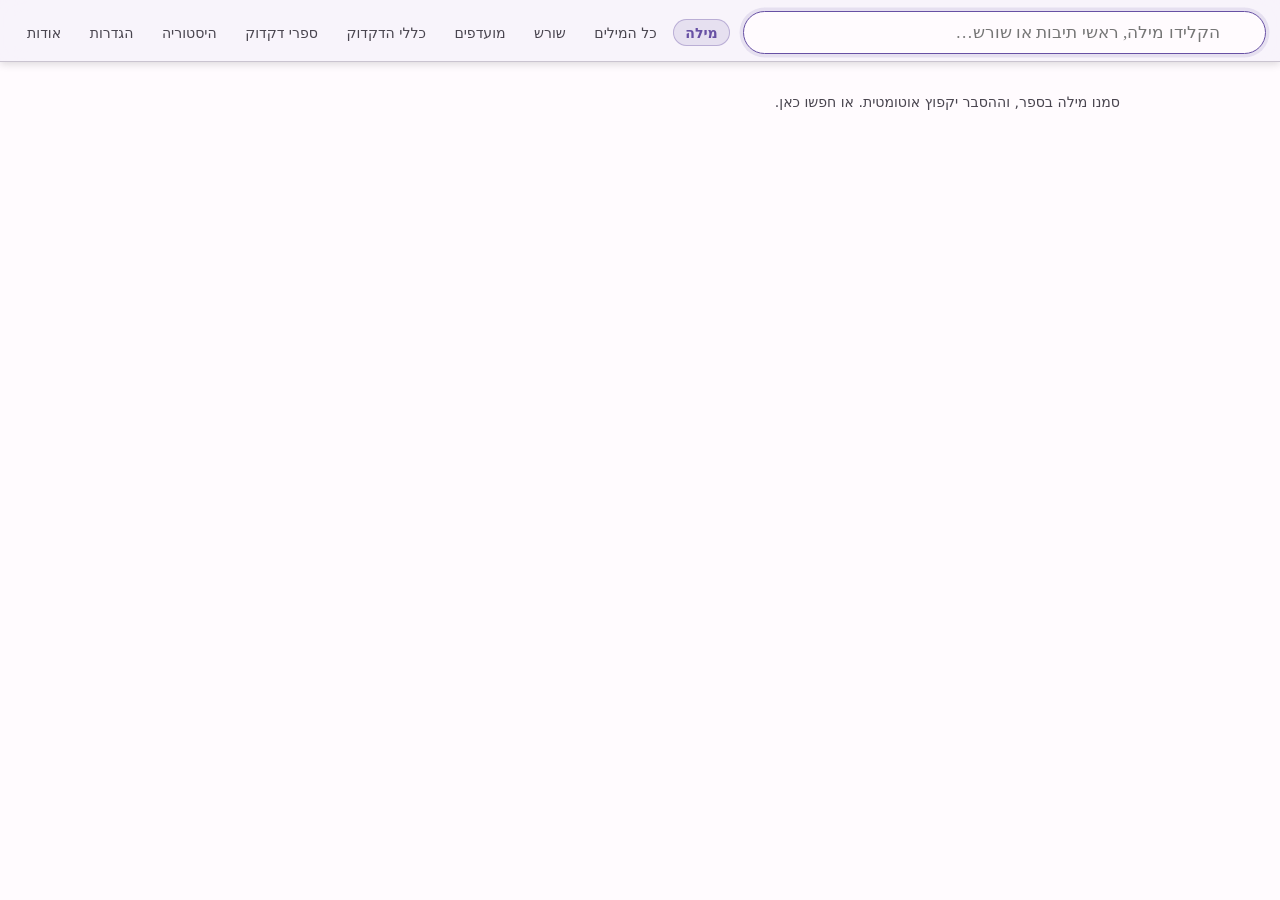
==== index.html @ b16663f5 "2.1.4: תיקון האייקונים שהוצגו כריבועים — SVG ישיר במחלקה ייחודית Co-Authored-By: Claude Opus 5.5 <no" ====
<!DOCTYPE html><html lang="he" dir="rtl"><head><meta charset="UTF-8"><meta name="viewport" content="width=device-width,initial-scale=1">
<title>לשון הקודש</title><link rel="stylesheet" href="css/style.css"></head>
<body><div id="app">
 <header><div class="search"><input id="q" type="text" placeholder="הקלידו מילה, ראשי תיבות או שורש…" autocomplete="off" spellcheck="false" aria-label="חיפוש">
  <button id="clr" class="ic hid" aria-label="נקה">✕</button><div id="sug" class="sug hid" role="listbox"></div></div>
  <nav id="modes"><button data-m="word" class="on">מילה</button><button data-m="all">כל המילים</button><button data-m="root">שורש</button><button data-m="fav">מועדפים</button><button data-m="rules">כללי הדקדוק</button><button data-m="books">ספרי דקדוק</button><button data-m="hist">היסטוריה</button><button data-m="set">הגדרות</button><button data-m="about" aria-label="אודות">אודות</button></nav></header>
 <main id="out"><p class="hint">סמנו מילה בספר, וההסבר יקפוץ אוטומטית. או חפשו כאן.</p></main>
</div>
<script src="data/dict.js"></script><script src="data/mh-index.js"></script><script src="data/roadmap.js"></script><script src="data/grammar.js"></script><script src="data/changelog.js"></script><script src="data/wikt.js"></script><script src="data/forms.js"></script><script src="data/hspell.js"></script><script src="data/hspell-1.js"></script><script src="data/hspell-2.js"></script><script src="data/hspell-3.js"></script><script src="data/hspell-4.js"></script><script src="data/hspell-5.js"></script><script src="data/hspell-6.js"></script><script src="data/milog.js"></script><script src="data/academy.js"></script><script src="js/icons.js"></script><script src="js/core.js"></script><script src="js/nakdan.js"></script><script src="js/app.js"></script><script src="js/ideas-a.js"></script><script src="js/ideas-b.js"></script><script src="js/audio.js"></script></body></html>
---- css/style.css ----
/* מילון כליקודש 1.1.0 — עיצוב מודרני תואם אוצריא: צבעים רק כאסימוני :root, מידות ב-em */
:root{
  --color-primary:#6750A4;--color-on-primary:#FFFFFF;
  --color-surface:#FFFBFE;--color-on-surface:#1C1B1F;--color-on-surface-variant:#49454F;
  --color-surface-container-low:#F7F2FA;--color-surface-container:#F3EDF7;
  --color-surface-container-high:#ECE6F0;--color-surface-container-highest:#E6E0E9;
  --color-outline:#79747E;--color-outline-variant:#CAC4D0;--color-error:#B3261E;
  --color-primary-subtle:rgba(103,80,164,.12);--color-shadow:rgba(0,0,0,.14);--color-scrim:rgba(0,0,0,.42);
  --font-ui:'Rubik',system-ui,sans-serif;--font-main:'FrankRuhlCLM','David',serif;
  --radius-sm:.5em;--radius-md:.75em;--radius-lg:1em;--radius-pill:999px;
}
@media(prefers-color-scheme:dark){:root{
  --color-primary:#D0BCFF;--color-on-primary:#381E72;
  --color-surface:#141218;--color-on-surface:#E6E0E9;--color-on-surface-variant:#CAC4D0;
  --color-surface-container-low:#1D1B20;--color-surface-container:#211F26;
  --color-surface-container-high:#2B2930;--color-surface-container-highest:#36343B;
  --color-outline:#938F99;--color-outline-variant:#49454F;--color-error:#F2B8B5;
  --color-primary-subtle:rgba(208,188,255,.14);--color-shadow:rgba(0,0,0,.4);
}}
*{box-sizing:border-box}
html,body{margin:0;background:var(--color-surface);color:var(--color-on-surface)}
body{font-family:var(--font-ui);font-size:1em;line-height:1.55}
button{font-family:var(--font-ui)}
.hid{display:none!important}

/* ===== כותרת: חיפוש + לשוניות ===== */
header{position:sticky;top:0;z-index:5;background:var(--color-surface-container-low);
  border-bottom:1px solid var(--color-outline-variant);padding:.7em .9em .45em;box-shadow:0 .1em .5em var(--color-shadow)}
.search{position:relative}
#q{width:100%;padding:.6em 2.6em .6em 1em;font-family:var(--font-main);font-size:1.08em;border:1px solid var(--color-outline-variant);
  border-radius:var(--radius-pill);background:var(--color-surface);color:var(--color-on-surface);transition:border-color .15s,box-shadow .15s}
#q:focus{outline:none;border-color:var(--color-primary);box-shadow:0 0 0 .2em var(--color-primary-subtle)}
.ic{position:absolute;inset-inline-end:.7em;top:50%;transform:translateY(-50%);border:0;background:none;color:var(--color-on-surface-variant);cursor:pointer;font-size:1em}
.sug{position:absolute;z-index:30;inset-inline:0;top:100%;margin-top:.35em;max-height:50vh;overflow:auto;background:var(--color-surface);
  border:1px solid var(--color-outline-variant);border-radius:var(--radius-md);box-shadow:0 .5em 1.5em var(--color-shadow)}
.sug div{padding:.5em 1em;cursor:pointer;font-family:var(--font-main)}
.sug div:hover,.sug div.act{background:var(--color-primary-subtle)}
.sug small{color:var(--color-on-surface-variant);margin-inline-start:.6em;font-family:var(--font-ui);font-size:.8em}
nav#modes{display:flex;gap:.2em;margin-top:.5em;overflow-x:auto;scrollbar-width:none}
nav#modes button{flex:0 0 auto;font-size:.88em;padding:.4em .9em;border:0;border-radius:var(--radius-pill);background:none;
  color:var(--color-on-surface-variant);cursor:pointer;transition:background .15s,color .15s}
nav#modes button:hover{background:var(--color-surface-container-high)}
nav#modes button.on{background:var(--color-primary-subtle);color:var(--color-primary);font-weight:600}

/* ===== תוכן ===== */
main{padding:1em 1em 3em;max-width:62em;margin:auto}
main.wide{max-width:none}
h2{margin:.15em 0 .4em;color:var(--color-on-surface);font-family:var(--font-main);font-size:2em;font-weight:700}
.hero{display:flex;align-items:center;justify-content:space-between;gap:.6em;flex-wrap:wrap}
.row{margin:1em 0}
.row>b,.gh{display:block;color:var(--color-on-surface-variant);font-size:.8em;font-weight:600;letter-spacing:.02em;margin:0 0 .45em}
.gh{margin-top:1.2em}
.hint,.note{color:var(--color-on-surface-variant);font-size:.88em}
.chips{display:flex;flex-wrap:wrap;gap:.4em}
.chip{font-size:.88em;padding:.32em .85em;border-radius:var(--radius-pill);border:1px solid var(--color-outline-variant);
  background:var(--color-surface);color:var(--color-on-surface);cursor:pointer;transition:background .15s,border-color .15s}
.chip:hover{border-color:var(--color-primary);background:var(--color-primary-subtle)}
.chip.pri{background:var(--color-primary);color:var(--color-on-primary);border-color:var(--color-primary)}
.chip.pri:hover{filter:brightness(1.08)}
.chip.zero{opacity:.5;border-style:dashed;cursor:default}.chip.zero:hover{transform:none;box-shadow:none;background:none;border-color:var(--color-outline-variant)}
.chip svg{vertical-align:-.2em}
.pager{display:flex;justify-content:space-between;align-items:center;margin-top:1.2em;gap:.5em}

/* ===== פירושים כאריחים ===== */
.senses{display:grid;grid-template-columns:repeat(auto-fill,minmax(15em,1fr));gap:.7em;align-items:start}
.sense{position:relative;background:var(--color-surface-container-low);border:1px solid var(--color-outline-variant);
  border-radius:var(--radius-md);padding:.75em .9em .6em;display:flex;flex-direction:column;gap:.35em;
  transition:border-color .15s,box-shadow .15s}
.sense:hover{border-color:var(--color-primary);box-shadow:0 .2em .8em var(--color-shadow)}
.sense.best{border-color:var(--color-primary);background:var(--color-primary-subtle)}
.sbody{font-family:var(--font-main);font-size:1.05em;line-height:1.6}
.nk{display:inline-block;font-weight:700;color:var(--color-primary);margin-inline-end:.4em}
.src{display:block;color:var(--color-on-surface-variant);font-size:.75em;font-family:var(--font-ui);margin-top:.3em}
.tb{display:flex;gap:.1em;justify-content:flex-end;margin-top:auto;opacity:.55;transition:opacity .15s}
.sense:hover .tb{opacity:1}
.ib{border:0;background:none;color:var(--color-on-surface-variant);padding:.3em;border-radius:var(--radius-sm);cursor:pointer;line-height:0}
.ib:hover{background:var(--color-surface-container-high);color:var(--color-on-surface)}
.ib.on{color:var(--color-primary)}.ib.on svg{fill:currentColor}
details.more{margin:.8em 0}
details.more>summary{cursor:pointer;color:var(--color-primary);padding:.3em 0;font-size:.9em;font-weight:600}
details.more>.senses{margin-top:.5em}

/* ===== תוצאות חיפוש באוצריא ===== */
.results{display:grid;grid-template-columns:repeat(auto-fill,minmax(16em,1fr));gap:.6em}
a.res{display:block;text-decoration:none;color:var(--color-on-surface);background:var(--color-surface-container-low);
  border:1px solid var(--color-outline-variant);border-radius:var(--radius-md);padding:.6em .85em}
a.res:hover{border-color:var(--color-primary)}
a.res b{display:block;color:var(--color-primary);font-size:.85em;margin-bottom:.2em}
a.res span{font-family:var(--font-main);font-size:.95em;color:var(--color-on-surface-variant)}
.spin{display:inline-block;width:1em;height:1em;border:.15em solid var(--color-outline-variant);border-top-color:var(--color-primary);
  border-radius:50%;animation:sp .8s linear infinite;vertical-align:-.15em;margin-inline-end:.4em}
@keyframes sp{to{transform:rotate(360deg)}}

/* ===== כל המילים: סרגל סינון מתקפל ===== */
.allhead{display:flex;justify-content:space-between;align-items:center;gap:.6em;flex-wrap:wrap}
.ftoggle{font-size:.88em;padding:.35em .95em;border-radius:var(--radius-pill);border:1px solid var(--color-outline-variant);
  background:var(--color-surface);color:var(--color-on-surface);cursor:pointer}
.ftoggle.on{border-color:var(--color-primary);color:var(--color-primary);background:var(--color-primary-subtle)}
.fsum{font-size:.82em;color:var(--color-on-surface-variant);padding:.35em 0}
.fbar{background:var(--color-surface-container);border:1px solid var(--color-outline-variant);border-radius:var(--radius-md);
  padding:.55em;margin:.4em 0 .8em}
.az{display:flex;flex-wrap:wrap;gap:.3em}
.az .chip{min-width:2.2em;text-align:center;padding:.25em .4em;font-family:var(--font-main);font-size:1em}
.allwrap{display:flex;gap:1em;align-items:flex-start}.allbody{flex:1;min-width:0}
.allwrap .fbar{position:sticky;top:7em;margin:0;max-height:75vh;overflow:auto}
.allwrap .az{flex-direction:column}
.tiles{display:grid;grid-template-columns:repeat(auto-fill,minmax(11em,1fr));gap:.55em}
.tile{width:100%;text-align:start;background:var(--color-surface-container-low);color:var(--color-on-surface);
  border:1px solid var(--color-outline-variant);border-radius:var(--radius-md);padding:.55em .75em;cursor:pointer;min-height:4.2em;
  transition:border-color .15s,transform .15s}
.tile:hover{border-color:var(--color-primary);transform:translateY(-.08em)}
.tile b{display:block;color:var(--color-primary);font-family:var(--font-main);font-size:1.1em}
.tile small{display:block;color:var(--color-on-surface-variant);font-size:.78em;line-height:1.35;max-height:2.7em;overflow:hidden}

/* ===== הגדרות ===== */
.set{display:grid;gap:.6em;max-width:36em}
.set .opt{display:flex;gap:.7em;align-items:center;justify-content:space-between;background:var(--color-surface-container-low);
  border:1px solid var(--color-outline-variant);border-radius:var(--radius-md);padding:.7em .9em}
.set .opt span small{display:block;color:var(--color-on-surface-variant);font-size:.8em}
.set select{font-family:var(--font-ui);font-size:.9em;padding:.3em .5em;border-radius:var(--radius-sm);border:1px solid var(--color-outline-variant);
  background:var(--color-surface);color:var(--color-on-surface)}
.set input[type=checkbox]{width:1.15em;height:1.15em;accent-color:var(--color-primary)}

/* ===== אודות / חלון ===== */
.about h3{color:var(--color-primary);margin:1.1em 0 .3em}.about ul{padding-inline-start:1.3em;margin:.3em 0}
.rmdoc{background:var(--color-surface-container-low);border:1px solid var(--color-outline-variant);border-radius:var(--radius-md);padding:.4em 1em .8em}
.rmdoc h3,.rmdoc h4,.rmdoc h5{color:var(--color-primary);margin:.9em 0 .3em}
.rmdoc ul.rm{list-style:none;padding-inline-start:.3em;margin:.3em 0}.rmdoc li{margin:.2em 0}
.rmdoc code{background:var(--color-surface-container-high);padding:0 .3em;border-radius:var(--radius-sm);font-size:.9em}
.modal{position:fixed;inset:0;background:var(--color-scrim);display:flex;align-items:center;justify-content:center;z-index:50;padding:1em}
.box{background:var(--color-surface);color:var(--color-on-surface);border:1px solid var(--color-outline-variant);border-radius:var(--radius-lg);
  padding:1em 1.1em;width:100%;max-width:28em;box-shadow:0 1em 3em var(--color-shadow)}
.box h3{margin:.2em 0 .6em;color:var(--color-primary)}
.box textarea{width:100%;margin-top:.5em;font-family:var(--font-ui);font-size:.95em;padding:.5em;border:1px solid var(--color-outline-variant);
  border-radius:var(--radius-sm);background:var(--color-surface-container-low);color:var(--color-on-surface)}
.box select{font-family:var(--font-ui);padding:.2em}
/* 1.3.0: הגדרות מודרניות — כרטיסים, מתגים ובוררים מקטעיים */
.set{max-width:42em;gap:1em}
.set .card{background:var(--color-surface-container-low);border:1px solid var(--color-outline-variant);border-radius:var(--radius-lg);padding:.9em 1.1em;display:grid;gap:.15em}
.set .card h3{margin:0 0 .4em;font-size:.95em;color:var(--color-primary);font-weight:600}
.set .card .opt{background:none;border:0;border-radius:0;padding:.65em 0;border-top:1px solid var(--color-outline-variant)}
.set .card h3+.opt{border-top:0}
.seg{display:inline-flex;flex-wrap:wrap;background:var(--color-surface-container-high);border-radius:var(--radius-pill);padding:.2em;gap:.15em}
.seg button{border:0;background:none;color:var(--color-on-surface-variant);font-size:.85em;padding:.35em .85em;border-radius:var(--radius-pill);cursor:pointer;transition:background .15s,color .15s}
.seg button:hover{color:var(--color-on-surface)}
.seg button.on{background:var(--color-primary);color:var(--color-on-primary);font-weight:600}
.sw{appearance:none;-webkit-appearance:none;width:2.6em!important;height:1.5em!important;flex:0 0 auto;border-radius:var(--radius-pill);background:var(--color-surface-container-highest);border:1px solid var(--color-outline-variant);position:relative;cursor:pointer;transition:background .2s}
.sw::after{content:"";position:absolute;top:.15em;inset-inline-start:.15em;width:1.1em;height:1.1em;border-radius:50%;background:var(--color-outline);transition:inset-inline-start .2s,background .2s}
.sw:checked{background:var(--color-primary);border-color:var(--color-primary)}
.sw:checked::after{inset-inline-start:1.3em;background:var(--color-on-primary)}
.search.mini input{width:100%;max-width:22em;font:inherit;font-size:.9em;padding:.45em .9em;border-radius:var(--radius-pill);border:1px solid var(--color-outline-variant);background:var(--color-surface);color:var(--color-on-surface)}
/* 1.6.0: ספרי דקדוק — קורא עם תוכן עניינים */
.card.bk{margin-bottom:1em;max-width:42em}.card.bk .opt{display:flex;align-items:center;justify-content:space-between;gap:.7em;padding:.5em 0;border-top:1px solid var(--color-outline-variant)}
.card.bk h3+.opt{border-top:0}.card.bk small{display:block;color:var(--color-on-surface-variant);font-size:.8em}
.reader .rbar{display:flex;align-items:center;gap:.8em;flex-wrap:wrap;position:sticky;top:0;background:var(--color-surface);padding:.4em 0;z-index:2}
.reader .rbar h2{margin:0;flex:1}
.reader #bq{font:inherit;font-size:.9em;padding:.45em .9em;border-radius:var(--radius-pill);border:1px solid var(--color-outline-variant);background:var(--color-surface-container-low);color:var(--color-on-surface);min-width:12em}
.rgrid{display:grid;grid-template-columns:14em 1fr;gap:1.4em;align-items:start}
@media(max-width:44em){.rgrid{grid-template-columns:1fr}}
.toc{position:sticky;top:3.6em;display:grid;gap:.1em;background:var(--color-surface-container-low);border:1px solid var(--color-outline-variant);border-radius:var(--radius-lg);padding:.8em;max-height:70vh;overflow:auto}
.toc b{font-size:.85em;color:var(--color-primary);margin-bottom:.3em}
.toc a{color:var(--color-on-surface);text-decoration:none;font-size:.9em;padding:.25em .5em;border-radius:var(--radius-sm)}
.toc a.lv2{padding-inline-start:1.3em;font-size:.85em;color:var(--color-on-surface-variant)}
.toc a:hover{background:var(--color-primary-subtle);color:var(--color-primary)}
#bview{font-family:var(--font-main);font-size:1.1em;line-height:1.8;max-width:44em}
#bview h3{color:var(--color-primary);border-bottom:1px solid var(--color-outline-variant);padding-bottom:.2em;margin-top:1.4em}
#bview h4{margin:1em 0 .3em}
.tblw{overflow-x:auto}#bview table{border-collapse:collapse;margin:.6em 0;font-size:.95em}
#bview th,#bview td{border:1px solid var(--color-outline-variant);padding:.35em .7em;text-align:start}
#bview th{background:var(--color-surface-container-high);font-family:var(--font-ui);font-weight:600}
#bview mark{background:var(--color-primary-subtle);color:var(--color-primary);border-radius:.2em}

/* ===== 1.7.0 — מראה רענן: זכוכית, הדרגות עדינות, הנפשות ===== */
header{background:color-mix(in srgb,var(--color-surface-container-low) 82%,transparent);backdrop-filter:blur(.8em) saturate(1.4);-webkit-backdrop-filter:blur(.8em) saturate(1.4)}
h2{background:linear-gradient(90deg,var(--color-primary),color-mix(in srgb,var(--color-primary) 55%,var(--color-on-surface)));-webkit-background-clip:text;background-clip:text;color:transparent;animation:kkIn .35s ease both}
nav#modes button{position:relative;transition:background .2s,color .2s,transform .15s}
nav#modes button:active{transform:scale(.96)}
nav#modes button.on{box-shadow:inset 0 0 0 1px color-mix(in srgb,var(--color-primary) 35%,transparent)}
#out>*{animation:kkIn .3s ease both}
@keyframes kkIn{from{opacity:0;transform:translateY(.4em)}to{opacity:1;transform:none}}
@keyframes kkPop{from{opacity:0;transform:scale(.94)}to{opacity:1;transform:none}}
.sense{border-radius:var(--radius-lg);background:linear-gradient(160deg,var(--color-surface-container-low),var(--color-surface));transition:border-color .2s,box-shadow .2s,transform .2s}
.sense:hover{transform:translateY(-.15em);box-shadow:0 .5em 1.4em var(--color-shadow)}
.sense.best{background:linear-gradient(160deg,var(--color-primary-subtle),var(--color-surface-container-low));box-shadow:0 .3em 1em var(--color-primary-subtle)}
.senses .sense{animation:kkPop .3s ease both}
.senses .sense:nth-child(2){animation-delay:.04s}.senses .sense:nth-child(3){animation-delay:.08s}.senses .sense:nth-child(4){animation-delay:.12s}
.chip{transition:background .2s,border-color .2s,transform .15s,box-shadow .2s}
.chip:hover{transform:translateY(-.08em);box-shadow:0 .2em .6em var(--color-shadow)}
.chip:active{transform:scale(.96)}
.chip.pri{background:linear-gradient(135deg,var(--color-primary),color-mix(in srgb,var(--color-primary) 75%,var(--color-on-surface)))}
/* היסטוריה ומילים אחרונות: כרטיסיות עם פס צבע במקום גלולות */
.chips.recent,.hist .chips{display:grid;grid-template-columns:repeat(auto-fill,minmax(8.5em,1fr));gap:.5em}
.chips.recent .chip,.hist .chips .chip{border-radius:var(--radius-md);padding:.65em .9em;text-align:start;font-family:var(--font-main);font-size:1.05em;
  background:var(--color-surface-container-low);border:1px solid var(--color-outline-variant);border-inline-start:.25em solid var(--color-primary);animation:kkPop .3s ease both}
.tile{transition:transform .2s,box-shadow .2s,border-color .2s}
.tile:hover{transform:translateY(-.15em);box-shadow:0 .4em 1.1em var(--color-shadow);border-color:var(--color-primary)}
.modal{position:fixed;inset:0;background:var(--color-scrim);display:flex;align-items:center;justify-content:center;z-index:20;animation:kkIn .2s ease both}
.mbox{background:var(--color-surface);color:var(--color-on-surface);border-radius:var(--radius-lg);padding:1.2em;width:min(30em,92vw);box-shadow:0 1em 3em var(--color-shadow);animation:kkPop .25s ease both}
.mbox textarea{width:100%;font-family:var(--font-ui);font-size:1em;padding:.6em;border:1px solid var(--color-outline-variant);border-radius:var(--radius-md);background:var(--color-surface-container-low);color:var(--color-on-surface);margin:.5em 0 .8em;resize:vertical}
.mbox textarea:focus{outline:none;border-color:var(--color-primary);box-shadow:0 0 0 .2em var(--color-primary-subtle)}
@media(prefers-reduced-motion:reduce){*{animation:none!important;transition:none!important}}
.chip{white-space:nowrap}
.rbar{display:flex;flex-wrap:wrap;gap:.5em;align-items:center}
body.printing header,body.printing .rbar,body.printing .toc{display:none!important}
body.printing .rgrid{display:block}
.pfoot{margin-top:2em;color:var(--color-on-surface-variant);font-size:.85em}

/* ===== 1.8.0 ===== */
header{z-index:15}
.row.inl{display:flex;gap:.7em;align-items:baseline;margin:.55em 0}
.row.inl>b{flex:0 0 6.5em;margin:0}
.row.inl>.chips{flex:1}
details.cmore{display:contents}details.cmore>summary{list-style:none;cursor:pointer}details.cmore>summary::-webkit-details-marker{display:none}
details.cmore[open]>summary{display:none}
.src.lnk{border:0;background:none;padding:0;cursor:pointer;color:var(--color-primary);text-align:start;font-family:var(--font-ui)}
.results.conc{grid-template-columns:repeat(auto-fill,minmax(20em,1fr))}
.results.conc a.res span{font-size:1.02em;line-height:1.7}
a.res mark,#bview mark{background:var(--color-primary-subtle);color:var(--color-primary);font-weight:700;border-radius:.2em}
#cforms{margin:.4em 0 .9em}
.ltiles{display:grid;grid-template-columns:repeat(auto-fill,minmax(14em,1fr));gap:.5em}
.ltile{text-align:start;border:1px solid var(--color-outline-variant);border-radius:var(--radius-md);background:var(--color-surface-container-low);color:var(--color-on-surface);padding:.6em .8em;cursor:pointer;font-family:var(--font-ui)}
.ltile b{display:block;font-family:var(--font-main);font-size:1.05em}.ltile small{color:var(--color-on-surface-variant)}
.ltile:hover{border-color:var(--color-primary);background:var(--color-primary-subtle)}
.card.bk.wide{max-width:none}
/* קורא הספר: סרגל ותוכן עניינים צמודים מתחת לכותרת, תוכן עניינים בימין */
.reader .rbar{top:var(--hdr,6.5em);z-index:4}
.rgrid{grid-template-columns:16em 1fr}
.toc{top:calc(var(--hdr,6.5em) + 3.4em);max-height:calc(100vh - var(--hdr,6.5em) - 4.5em)}
.toc input{font:inherit;font-size:.85em;padding:.35em .7em;margin-bottom:.4em;border-radius:var(--radius-pill);border:1px solid var(--color-outline-variant);background:var(--color-surface);color:var(--color-on-surface)}
.toc a.lv1{font-weight:600}.toc a.on{background:var(--color-primary-subtle);color:var(--color-primary)}
.bsec{scroll-margin-top:calc(var(--hdr,6.5em) + 3.6em)}
a.blink{color:var(--color-primary);text-decoration:none;border-bottom:1px dotted currentColor;font-family:var(--font-ui);font-size:.85em}
#bview .tip{background:var(--color-surface-container-low);border-inline-start:.25em solid var(--color-primary);padding:.5em .8em;border-radius:var(--radius-sm)}
/* מצב קומפקטי */
body.compact header{padding:.35em .6em .2em}
body.compact #q{padding:.35em 2.2em .35em .8em;font-size:.98em}
body.compact nav#modes{margin-top:.25em}
body.compact nav#modes button{padding:.25em .65em;font-size:.82em}
body.compact main{padding:.5em .7em 2em}
body.compact h2{font-size:1.5em;margin:.05em 0 .25em}
body.compact .row{margin:.5em 0}body.compact .row.inl{margin:.3em 0}
body.compact .chip{padding:.2em .6em;font-size:.82em}
body.compact .chips{gap:.25em}
body.compact .sense,body.compact a.res,body.compact .tile,body.compact .ltile{padding:.45em .6em}
body.compact .senses,body.compact .results{gap:.4em}
body.compact .rgrid{grid-template-columns:13em 1fr;gap:.8em}
body.compact #bview{font-size:1em;line-height:1.65}
.toc a.lv1{font-weight:700;color:var(--color-primary);font-size:.92em;margin-top:.35em}
.toc a.lv2{padding-inline-start:.9em;font-size:.88em;color:var(--color-on-surface)}
.toc a.lv3{padding-inline-start:1.8em;font-size:.82em;color:var(--color-on-surface-variant)}
#bview .lv1>h3{font-size:1.45em}#bview .lv3>h5{margin:.9em 0 .2em;font-size:1em;color:var(--color-on-surface)}
/* 1.8.1 ציורים בספר הדקדוק */
.fig{margin:1em 0;padding:.9em;border-radius:var(--radius-lg);background:var(--color-surface-container-low);border:1px solid var(--color-outline-variant)}
.fig figcaption{margin-top:.6em;font-family:var(--font-ui);font-size:.8em;color:var(--color-on-surface-variant)}
.glyphs{display:grid;grid-template-columns:repeat(auto-fill,minmax(6em,1fr));gap:.5em}
.glyphs .g{display:flex;flex-direction:column;align-items:center;padding:.4em;border-radius:var(--radius-md);background:var(--color-surface)}
.glyphs b{font-size:2.4em;line-height:1.3;color:var(--color-primary)}.glyphs span{font-family:var(--font-ui);font-size:.85em}.glyphs small{font-family:var(--font-ui);font-size:.72em;color:var(--color-on-surface-variant)}
.syl{display:flex;gap:1.6em;flex-wrap:wrap;font-size:1.8em}.syl>div{display:flex;gap:.12em}
.syl span,.legend span{padding:.05em .3em;border-radius:var(--radius-sm)}
.syl .o,.legend .o{background:var(--color-primary-subtle)}.syl .c,.legend .c{border:.08em solid var(--color-primary)}
.legend{display:flex;gap:.8em;margin-top:.5em;font-family:var(--font-ui);font-size:.8em}
.tree .lvl{display:flex;gap:.5em;margin:.3em 0}.tree .lvl span{flex:1;text-align:center;padding:.35em;border-radius:var(--radius-sm);background:var(--color-surface);border:1px solid var(--color-outline-variant)}
.tree em{display:block;font-style:normal;font-family:var(--font-ui);font-size:.72em;color:var(--color-primary)}
.ranks div{display:flex;gap:.8em;align-items:center;margin:.25em 0;padding:.35em .6em;border-radius:var(--radius-sm);background:var(--color-surface)}
.ranks div:nth-child(1){border-inline-start:.5em solid var(--color-primary)}.ranks div:nth-child(2){border-inline-start:.38em solid var(--color-primary)}
.ranks div:nth-child(3){border-inline-start:.26em solid var(--color-primary)}.ranks div:nth-child(4){border-inline-start:.14em solid var(--color-primary)}
.ranks b{min-width:4.5em;font-family:var(--font-ui)}
.moza{display:flex;gap:.4em;flex-wrap:wrap}.moza div{flex:1;min-width:5em;text-align:center;padding:.5em;border-radius:var(--radius-md);background:linear-gradient(180deg,var(--color-primary-subtle),var(--color-surface))}
.moza b{display:block;font-size:1.3em;color:var(--color-primary)}.moza small{font-family:var(--font-ui);color:var(--color-on-surface-variant)}

/* ===== 1.10.0: סרגל אחד (חיפוש + לשוניות), כרטיסי כלל, סימניות ===== */
header{display:flex;flex-wrap:wrap;align-items:center;gap:.4em .8em}
header .search{flex:1 1 15em;min-width:12em}
header nav#modes{flex:0 1 auto;margin-top:0;min-width:0}
.bsec.rule{border-inline-start:.25em solid var(--color-primary-subtle);padding-inline-start:.8em}
.rk{margin:.35em 0;padding:.45em .8em;border-radius:var(--radius-md);background:var(--color-surface-container-low)}
.rk b{color:var(--color-primary);margin-inline-end:.4em;font-size:.9em}
.rk-s{background:var(--color-primary-subtle)}
.rk-m{font-size:.92em}
.rk-d{border:1px dashed var(--color-outline-variant);background:none}
.bm{border:0;background:none;cursor:pointer;color:var(--color-on-surface-variant);font-size:.85em;margin-inline-start:.4em}
.bm.on{color:var(--color-primary)}
#bml hr{border:0;border-top:1px solid var(--color-outline-variant);margin:.4em 0}
table.glyph td:first-child{font-size:1.8em;line-height:1.6;text-align:center;font-family:var(--font-main)}
/* 1.11.0: כותרת הקונקורדנציה עם כפתור חזרה בצד שמאל למעלה */
.chead { display: flex; align-items: center; gap: .5em; }
.chead h2 { flex: 1; margin: 0; }
/* 2.0: מפת הפסוק לפי הטעמים, תגיות ניתוח */
.tmap{margin:.6em 0}
.tnode{border-inline-start:3px solid var(--color-primary);padding:.15em .6em .15em 0;margin:.3em 0}
.tnode.lv1{border-color:color-mix(in srgb,var(--color-primary) 80%,transparent)}
.tnode.lv2{border-color:color-mix(in srgb,var(--color-primary) 60%,transparent)}
.tnode.lv3{border-color:color-mix(in srgb,var(--color-primary) 42%,transparent)}
.tnode.lv4{border-color:var(--color-outline-variant)}
.thead{display:flex;flex-wrap:wrap;gap:.5em;align-items:baseline}
.thead .tw{font-family:var(--font-main);font-size:1.12em}
.thead small{color:var(--color-primary);font-weight:600}
.tkids{padding-inline-start:.9em}
.chip.tg{font-size:.8em;padding:.18em .6em}
.chip.tg.q{border-style:dashed}
.chips.rules{margin-top:.35em}
.nw{font-family:var(--font-main);font-size:1.15em}
#tmq{flex:1;min-width:0;font-family:var(--font-main);font-size:1em;padding:.4em;border-radius:var(--radius-sm);border:1px solid var(--color-outline-variant);background:var(--color-surface);color:var(--color-on-surface)}
.pr .prw{font-family:var(--font-main);font-size:2em;margin:.2em 0}
.chip.bad{border-color:var(--color-error);color:var(--color-error)}
#modes .hid{display:none}
.tie{display:inline-flex;align-items:baseline;gap:.15em}
.tie .blink{font-size:.75em}
.tie.hid{display:none}
#tiq{margin:.3em 0 .6em;padding:.35em .6em;border-radius:var(--radius-pill);border:1px solid var(--color-outline-variant);background:var(--color-surface);color:var(--color-on-surface)}
.atbl{border-collapse:collapse;font-size:.92em}.atbl th,.atbl td{border:1px solid var(--color-outline-variant);padding:.25em .45em;text-align:center;white-space:nowrap}.atbl tbody th{text-align:start;font-weight:600}.atbl .chip{padding:.15em .6em}
/* 2.1.0: תפריט ייצוא בפינה */
.rbar{position:relative}
.expm{margin-inline-start:auto;position:relative}
.expm>summary{list-style:none;font-size:1.2em;line-height:1;padding:.35em .5em}
.expm>summary::-webkit-details-marker{display:none}
.expl{position:absolute;inset-inline-end:0;top:2.4em;z-index:20;display:flex;flex-direction:column;gap:.35em;padding:.6em;min-width:13em;background:var(--color-surface-container-high);border-radius:var(--radius-md);box-shadow:0 .3em 1em var(--color-shadow)}
.ainl{margin:.6em 0;display:flex;flex-wrap:wrap;gap:.35em;align-items:center}

/* 2.1.4: אייקונים חד־גוניים בסגנון אוצריא — SVG ישיר בדף (מסכת CSS לא מוצגת באוצריא) */
.oi{display:inline-flex;width:1.15em;height:1.15em;vertical-align:-.2em}
.oi svg{width:100%;height:100%}
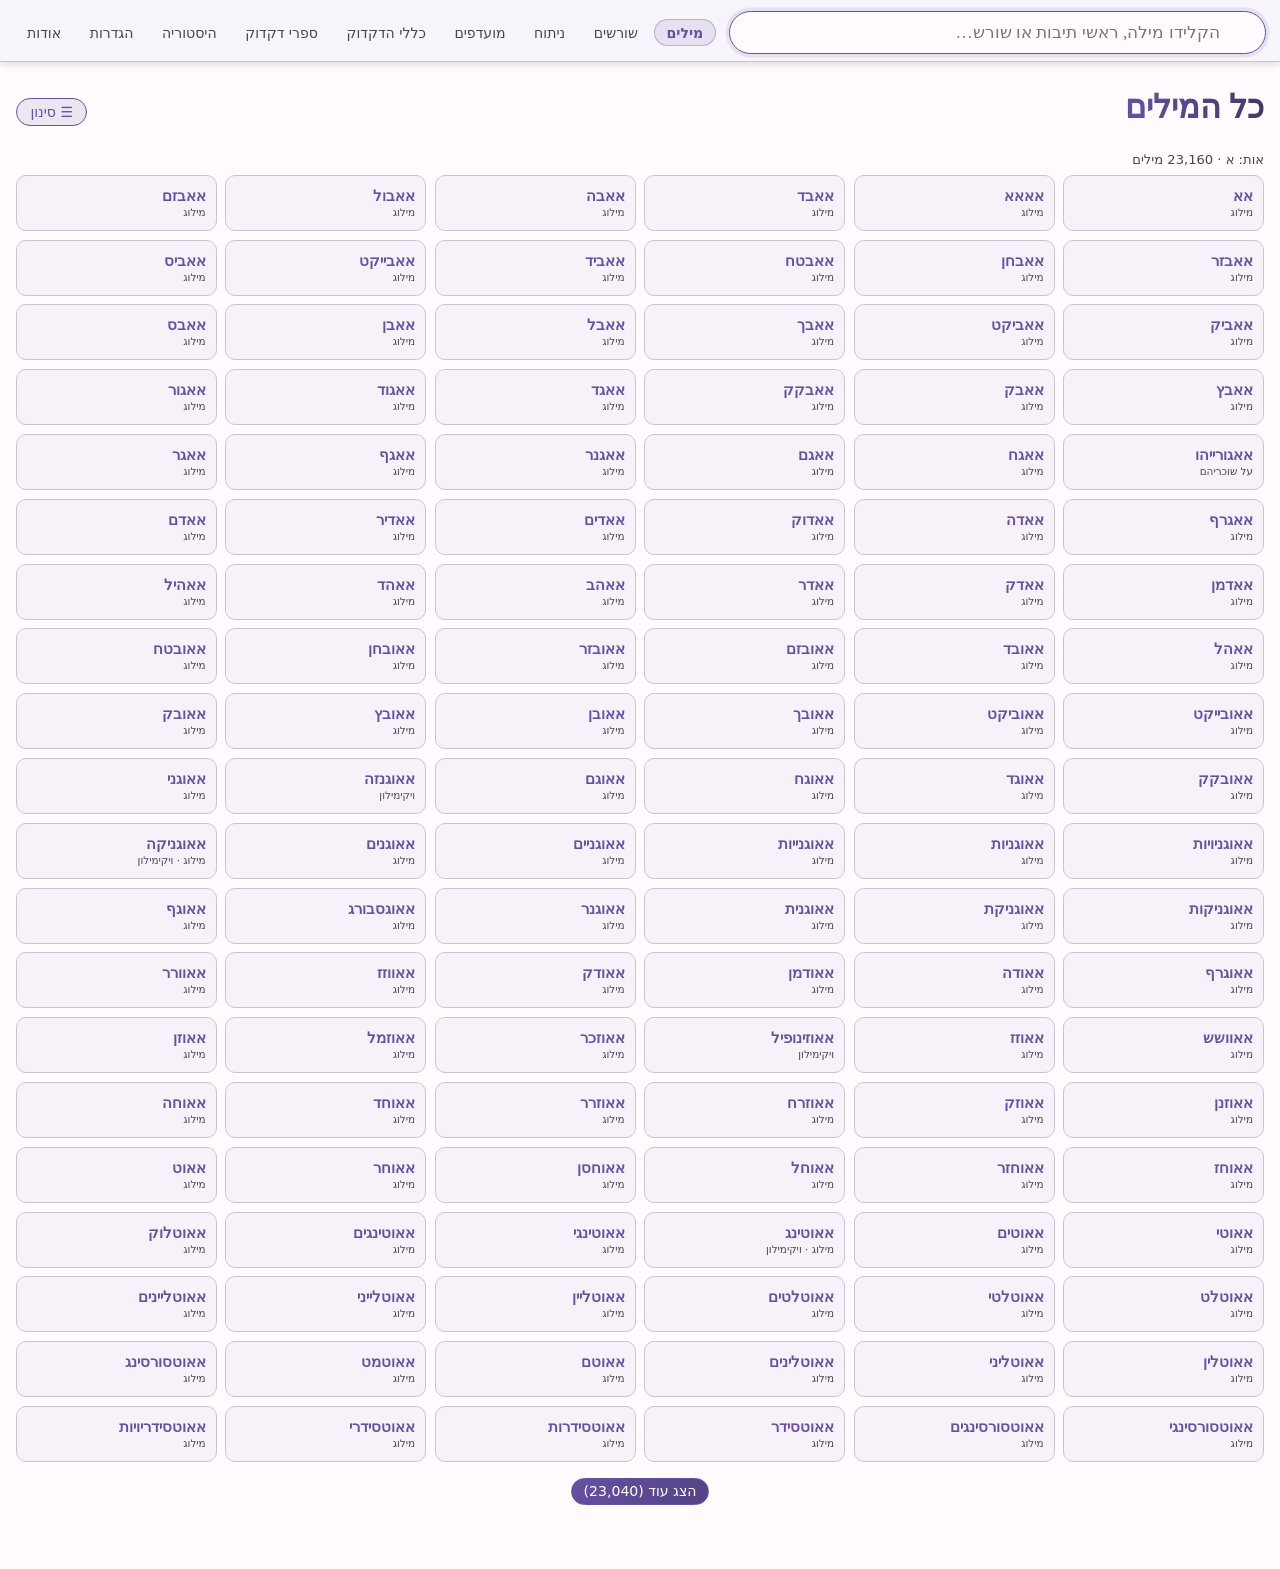
==== commit c77dfbac: "2.2.0: אינדקס שורשים מכל המאגרים, לשוניות מילים/שורשים/ניתוח, סינונים, תיקון שורש בדיווח, אודות, תיק" ====
--- a/index.html
+++ b/index.html
@@ -3,7 +3,7 @@
 <body><div id="app">
  <header><div class="search"><input id="q" type="text" placeholder="הקלידו מילה, ראשי תיבות או שורש…" autocomplete="off" spellcheck="false" aria-label="חיפוש">
   <button id="clr" class="ic hid" aria-label="נקה">✕</button><div id="sug" class="sug hid" role="listbox"></div></div>
-  <nav id="modes"><button data-m="word" class="on">מילה</button><button data-m="all">כל המילים</button><button data-m="root">שורש</button><button data-m="fav">מועדפים</button><button data-m="rules">כללי הדקדוק</button><button data-m="books">ספרי דקדוק</button><button data-m="hist">היסטוריה</button><button data-m="set">הגדרות</button><button data-m="about" aria-label="אודות">אודות</button></nav></header>
+  <nav id="modes"><button data-m="word" class="on">מילים</button><button data-m="root">שורשים</button><button data-m="nth">ניתוח</button><button data-m="fav">מועדפים</button><button data-m="rules">כללי הדקדוק</button><button data-m="books">ספרי דקדוק</button><button data-m="hist">היסטוריה</button><button data-m="set">הגדרות</button><button data-m="about" aria-label="אודות">אודות</button></nav></header>
  <main id="out"><p class="hint">סמנו מילה בספר, וההסבר יקפוץ אוטומטית. או חפשו כאן.</p></main>
 </div>
 <script src="data/dict.js"></script><script src="data/mh-index.js"></script><script src="data/roadmap.js"></script><script src="data/grammar.js"></script><script src="data/changelog.js"></script><script src="data/wikt.js"></script><script src="data/forms.js"></script><script src="data/hspell.js"></script><script src="data/hspell-1.js"></script><script src="data/hspell-2.js"></script><script src="data/hspell-3.js"></script><script src="data/hspell-4.js"></script><script src="data/hspell-5.js"></script><script src="data/hspell-6.js"></script><script src="data/milog.js"></script><script src="data/academy.js"></script><script src="js/icons.js"></script><script src="js/core.js"></script><script src="js/nakdan.js"></script><script src="js/app.js"></script><script src="js/ideas-a.js"></script><script src="js/ideas-b.js"></script><script src="js/audio.js"></script></body></html>
--- a/css/style.css
+++ b/css/style.css
@@ -320,3 +320,11 @@
 /* 2.1.4: אייקונים חד־גוניים בסגנון אוצריא — SVG ישיר בדף (מסכת CSS לא מוצגת באוצריא) */
 .oi{display:inline-flex;width:1.15em;height:1.15em;vertical-align:-.2em}
 .oi svg{width:100%;height:100%}
+/* 2.2.0 */
+.about .card{margin:.6em 0}.about dl.feat{display:grid;grid-template-columns:max-content 1fr;gap:.35em 1em;margin:0}.about dl.feat dt{font-weight:600;color:var(--color-primary)}.about dl.feat dd{margin:0}
+.about details.more{margin:.5em 0}.about details.more>summary{cursor:pointer;font-weight:600;color:var(--color-primary);padding:.4em 0}
+.fbar select,.rf select{font:inherit;padding:.25em .5em;border-radius:1em;border:1px solid var(--color-outline-variant,#ccc);background:var(--color-surface);color:inherit}
+.fbar .chips{margin-top:.4em}
+.nth textarea{width:100%;box-sizing:border-box;font:inherit;font-size:1.15em}
+details.rootfix{margin:.5em 0}details.rootfix input{font:inherit;width:6em}
+@media (max-width:520px){.about dl.feat{grid-template-columns:1fr}}
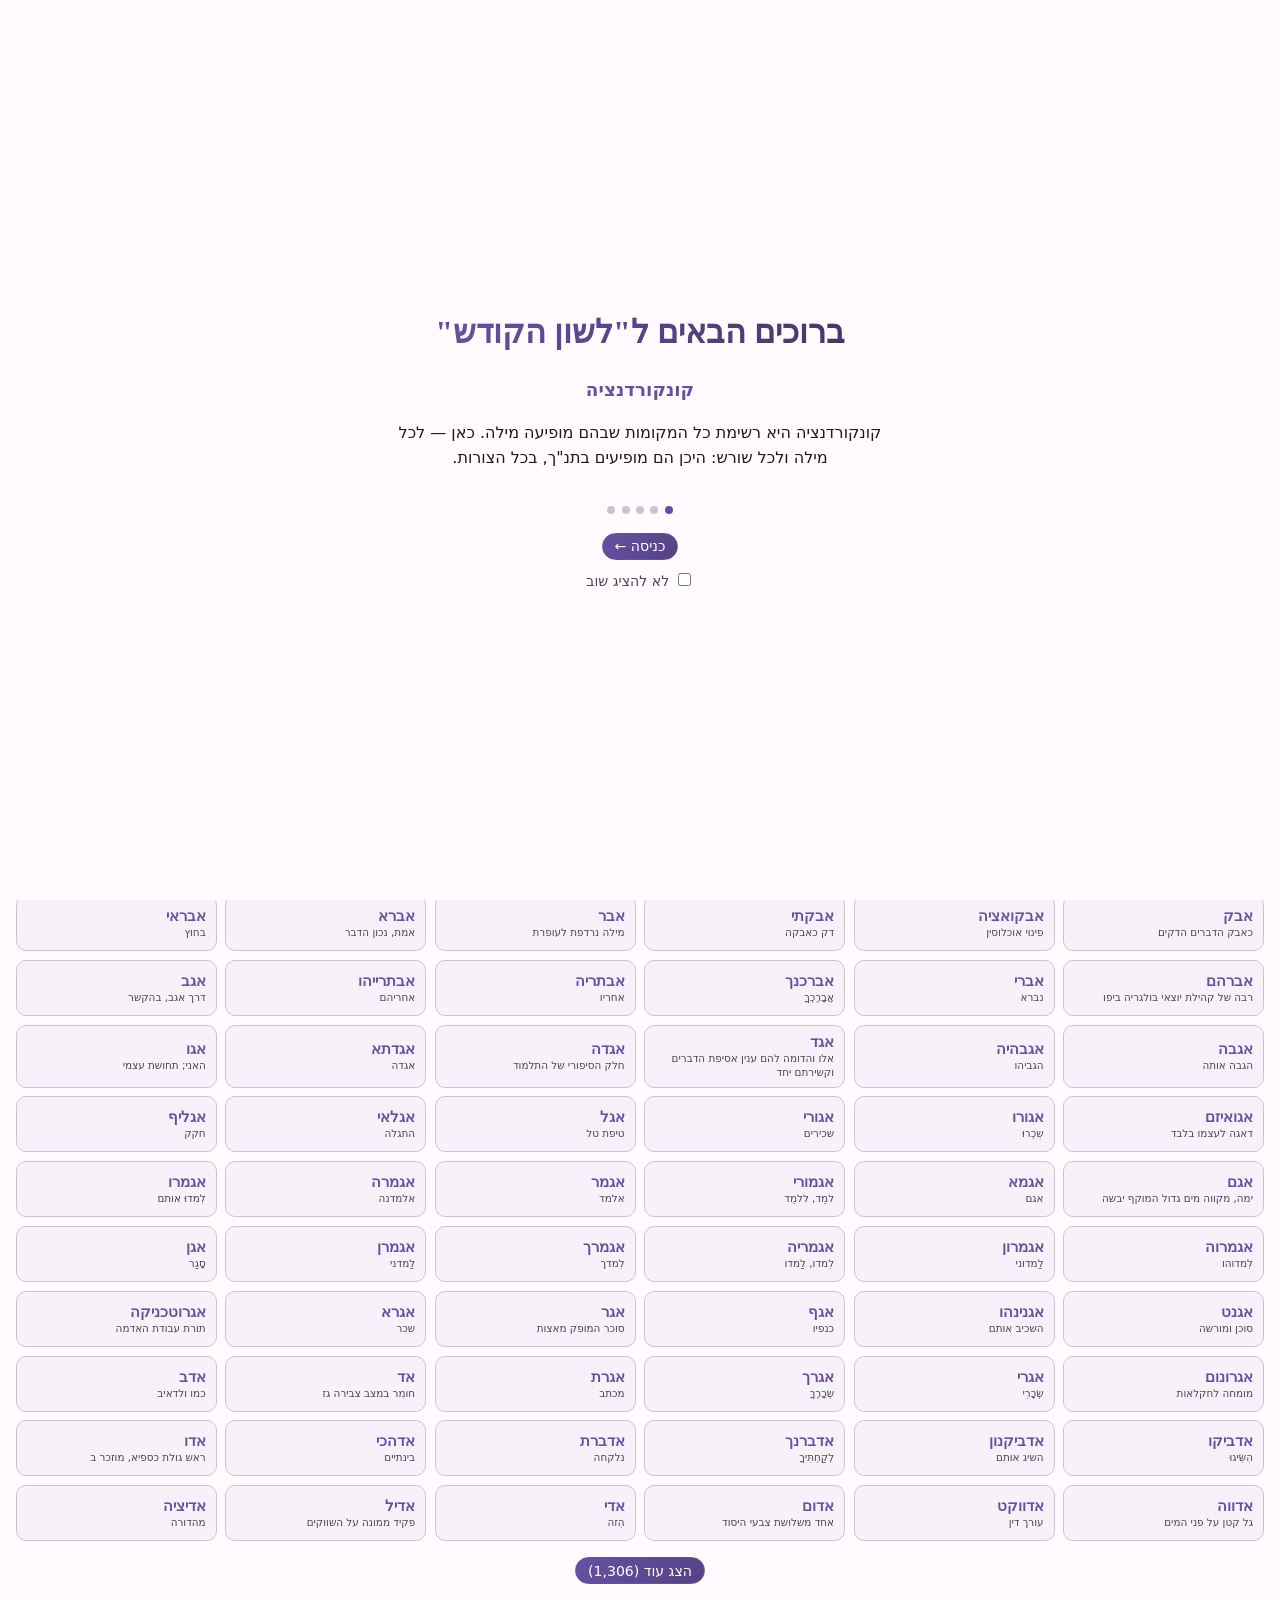
==== commit bcee2340: "רכיב משותף: המלצה על 'אחת שאלתי' (shared/promo) ושילובו בתוסף Co-Authored-By: Claude Opus 5.5 <norep" ====
--- a/index.html
+++ b/index.html
@@ -1,9 +1,9 @@
 <!DOCTYPE html><html lang="he" dir="rtl"><head><meta charset="UTF-8"><meta name="viewport" content="width=device-width,initial-scale=1">
-<title>לשון הקודש</title><link rel="stylesheet" href="css/style.css"></head>
+<title>לשון הקודש</title><link rel="stylesheet" href="css/style.css"><link rel="stylesheet" href="shared/promo/achat-promo.css"></head>
 <body><div id="app">
  <header><div class="search"><input id="q" type="text" placeholder="הקלידו מילה, ראשי תיבות או שורש…" autocomplete="off" spellcheck="false" aria-label="חיפוש">
   <button id="clr" class="ic hid" aria-label="נקה">✕</button><div id="sug" class="sug hid" role="listbox"></div></div>
   <nav id="modes"><button data-m="word" class="on">מילים</button><button data-m="root">שורשים</button><button data-m="nth">ניתוח</button><button data-m="fav">מועדפים</button><button data-m="rules">כללי הדקדוק</button><button data-m="books">ספרי דקדוק</button><button data-m="hist">היסטוריה</button><button data-m="set">הגדרות</button><button data-m="about" aria-label="אודות">אודות</button></nav></header>
  <main id="out"><p class="hint">סמנו מילה בספר, וההסבר יקפוץ אוטומטית. או חפשו כאן.</p></main>
 </div>
-<script src="data/dict.js"></script><script src="data/mh-index.js"></script><script src="data/roadmap.js"></script><script src="data/grammar.js"></script><script src="data/changelog.js"></script><script src="data/wikt.js"></script><script src="data/forms.js"></script><script src="data/hspell.js"></script><script src="data/hspell-1.js"></script><script src="data/hspell-2.js"></script><script src="data/hspell-3.js"></script><script src="data/hspell-4.js"></script><script src="data/hspell-5.js"></script><script src="data/hspell-6.js"></script><script src="data/milog.js"></script><script src="data/academy.js"></script><script src="js/icons.js"></script><script src="js/core.js"></script><script src="js/nakdan.js"></script><script src="js/app.js"></script><script src="js/ideas-a.js"></script><script src="js/ideas-b.js"></script><script src="js/audio.js"></script></body></html>
+<script src="data/dict.js"></script><script src="data/mh-index.js"></script><script src="data/roadmap.js"></script><script src="data/grammar.js"></script><script src="data/changelog.js"></script><script src="data/wikt.js"></script><script src="data/forms.js"></script><script src="data/hspell.js"></script><script src="data/hspell-1.js"></script><script src="data/hspell-2.js"></script><script src="data/hspell-3.js"></script><script src="data/hspell-4.js"></script><script src="data/hspell-5.js"></script><script src="data/hspell-6.js"></script><script src="data/milog.js"></script><script src="data/academy.js"></script><script src="shared/promo/achat-promo.js"></script><script src="js/icons.js"></script><script src="js/core.js"></script><script src="js/nakdan.js"></script><script src="js/app.js"></script><script src="js/ideas-a.js"></script><script src="js/ideas-b.js"></script><script src="js/audio.js"></script></body></html>
--- a/css/style.css
+++ b/css/style.css
@@ -323,8 +323,19 @@
 /* 2.2.0 */
 .about .card{margin:.6em 0}.about dl.feat{display:grid;grid-template-columns:max-content 1fr;gap:.35em 1em;margin:0}.about dl.feat dt{font-weight:600;color:var(--color-primary)}.about dl.feat dd{margin:0}
 .about details.more{margin:.5em 0}.about details.more>summary{cursor:pointer;font-weight:600;color:var(--color-primary);padding:.4em 0}
-.fbar select,.rf select{font:inherit;padding:.25em .5em;border-radius:1em;border:1px solid var(--color-outline-variant,#ccc);background:var(--color-surface);color:inherit}
+.fbar select,.rf select{font:inherit;padding:.25em .5em;border-radius:1em;border:1px solid var(--color-outline-variant);background:var(--color-surface);color:inherit}
 .fbar .chips{margin-top:.4em}
 .nth textarea{width:100%;box-sizing:border-box;font:inherit;font-size:1.15em}
 details.rootfix{margin:.5em 0}details.rootfix input{font:inherit;width:6em}
 @media (max-width:520px){.about dl.feat{grid-template-columns:1fr}}
+.tile .lib-ok{color:var(--color-primary)}.tile .lib-no{color:var(--color-error)}.tile.nolib{opacity:.6}
+.nthh-list{display:flex;flex-direction:column;gap:.3em}.nthh-list .res{text-align:start;font:inherit;cursor:pointer;background:none;border:none;padding:.35em .2em;color:inherit;border-bottom:1px solid var(--color-outline-variant)}
+
+/* 2.4.5: עמוד כניסה, משוב לניתוח */
+.welc .wsl{min-height:4.5em}.welc .wsl.in{animation:wslin .6s ease}.welc .wsl b{font-size:1.15em;color:var(--color-primary)}
+@keyframes wslin{from{opacity:0;transform:translateX(-1em)}to{opacity:1;transform:none}}
+.wdots{display:flex;gap:.4em;justify-content:center}.wdot{width:.6em;height:.6em;border-radius:50%;border:0;background:var(--color-outline-variant);cursor:pointer;padding:0}.wdot.on{background:var(--color-primary)}
+.nfb{display:inline-flex;gap:.15em;margin-inline-end:.3em}.nfb .ib{opacity:.45}.nfb .ib.on{opacity:1}.vtext{font-size:1.2em;line-height:1.9}
+/* 2.4.6: עמוד כניסה נפרד וחלון דיווח */
+.wpage{position:fixed;inset:0;z-index:50;background:var(--color-surface);display:flex;flex-direction:column;align-items:center;justify-content:center;gap:1.2em;padding:1.5em;text-align:center}
+.wpage .wsl{max-width:32em}.wpage .wgo{display:flex;flex-direction:column;align-items:center;gap:.6em}.wpage .card{max-width:34em;width:100%;text-align:start}.wpage textarea{width:100%;box-sizing:border-box}
--- a/shared/promo/achat-promo.css
+++ b/shared/promo/achat-promo.css
@@ -0,0 +1,24 @@
+/* רכיב משותף "אחת שאלתי" 1.0.0 — צבעים רק מאסימוני :root של אוצריא, מידות ב-em בלבד. להעתיק כמות שהוא. */
+.ap-pop{position:fixed;inset-inline-start:1em;bottom:1em;z-index:60;width:min(22em,calc(100vw - 2em));background:var(--color-surface-container-high);color:var(--color-on-surface);border:.0625em solid var(--color-outline-variant);border-radius:var(--radius-lg);box-shadow:0 .5em 1.6em var(--color-shadow);padding:.9em 1em .8em;font-family:var(--font-ui);font-size:.95em;line-height:1.5;animation:apIn .28s ease both}
+.ap-pop.ap-out{animation:apOut .22s ease both}
+@keyframes apIn{from{opacity:0;transform:translateY(.8em)}to{opacity:1;transform:none}}
+@keyframes apOut{to{opacity:0;transform:translateY(.6em)}}
+.ap-head{display:flex;align-items:center;gap:.45em;margin-inline-end:1.6em}
+.ap-head b{font-size:1.05em}
+.ap-stamp{width:1.6em;height:1.6em;flex:none;color:var(--color-primary)}
+.ap-tag{font-size:.75em;color:var(--color-on-surface-variant);border:.0625em solid var(--color-outline-variant);border-radius:var(--radius-pill);padding:0 .55em}
+.ap-text{margin:.5em 0 .3em}
+.ap-note{margin:.2em 0 .4em;font-size:.85em;color:var(--color-on-surface-variant)}
+.ap-acts{display:flex;flex-wrap:wrap;align-items:center;gap:.4em;margin-top:.45em}
+.ap-btn{font:inherit;font-size:.9em;cursor:pointer;padding:.25em .8em;border-radius:var(--radius-pill);border:.0625em solid var(--color-outline-variant);background:var(--color-surface);color:var(--color-on-surface);transition:background .2s,border-color .2s}
+.ap-btn:hover{border-color:var(--color-primary);background:var(--color-primary-subtle)}
+.ap-btn.ap-pri{background:var(--color-primary);color:var(--color-on-primary);border-color:var(--color-primary)}
+.ap-link{font:inherit;font-size:.82em;cursor:pointer;background:none;border:0;color:var(--color-on-surface-variant);text-decoration:underline;margin-inline-start:auto;padding:.2em}
+.ap-x{position:absolute;top:.45em;inset-inline-end:.5em;font:inherit;cursor:pointer;background:none;border:0;color:var(--color-on-surface-variant);border-radius:var(--radius-pill);width:1.7em;height:1.7em;line-height:1.7em;padding:0}
+.ap-x:hover{background:var(--color-primary-subtle);color:var(--color-on-surface)}
+.ap-btn:focus-visible,.ap-x:focus-visible,.ap-link:focus-visible{outline:.125em solid var(--color-primary);outline-offset:.125em}
+.ap-about{display:flex;gap:.6em;align-items:flex-start;background:var(--color-surface-container-low);border:.0625em solid var(--color-outline-variant);border-radius:var(--radius-lg);padding:.7em 1em}
+.ap-about .ap-acts{margin-top:.35em}
+.ap-set{display:flex;justify-content:space-between;align-items:center;gap:1em;cursor:pointer}
+.ap-set small{display:block;font-size:.82em;color:var(--color-on-surface-variant)}
+@media (prefers-reduced-motion:reduce){.ap-pop,.ap-pop.ap-out{animation:none}}
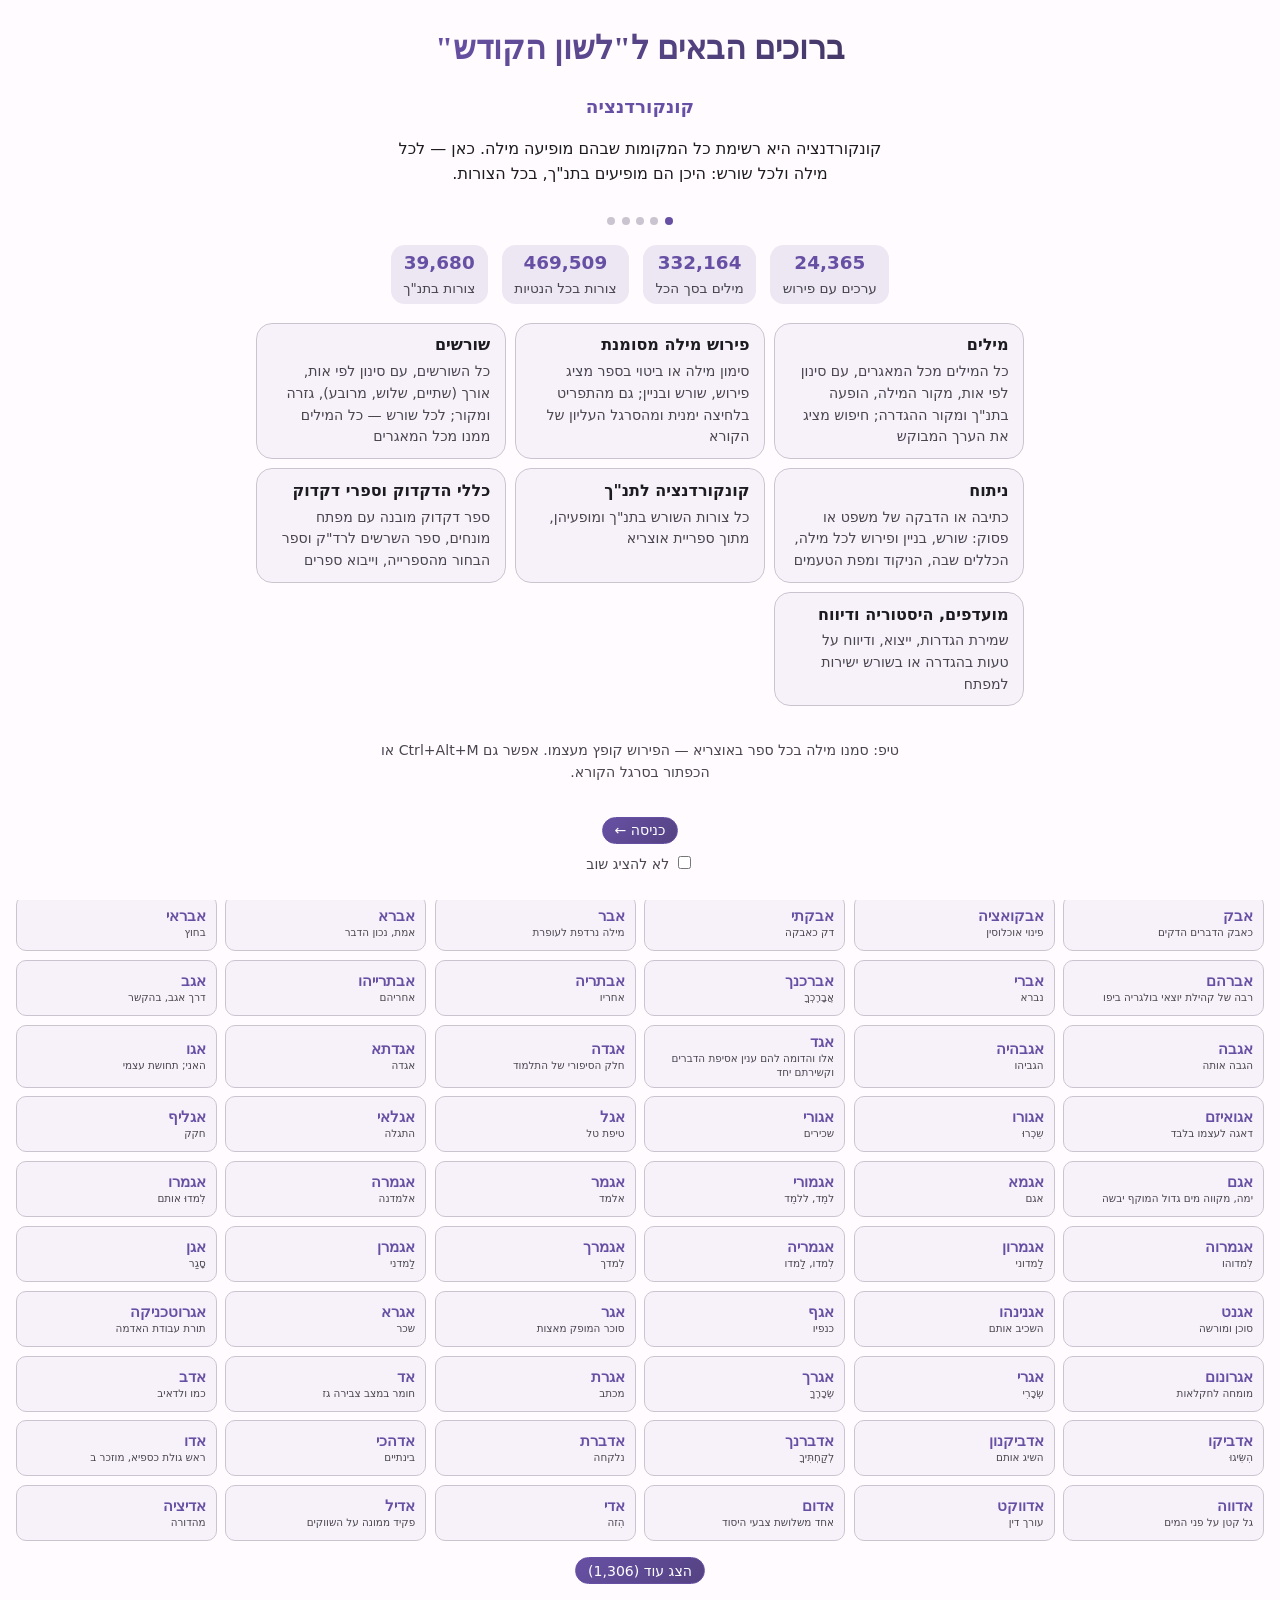
==== commit e9011559: "2.5.0: נרדפות, הכרמל, מסנן שמות, עמוד כניסה, תיקוני דיווחים, המלצה על אחת שאלתי Co-Authored-By: Clau" ====
--- a/index.html
+++ b/index.html
@@ -3,7 +3,7 @@
 <body><div id="app">
  <header><div class="search"><input id="q" type="text" placeholder="הקלידו מילה, ראשי תיבות או שורש…" autocomplete="off" spellcheck="false" aria-label="חיפוש">
   <button id="clr" class="ic hid" aria-label="נקה">✕</button><div id="sug" class="sug hid" role="listbox"></div></div>
-  <nav id="modes"><button data-m="word" class="on">מילים</button><button data-m="root">שורשים</button><button data-m="nth">ניתוח</button><button data-m="fav">מועדפים</button><button data-m="rules">כללי הדקדוק</button><button data-m="books">ספרי דקדוק</button><button data-m="hist">היסטוריה</button><button data-m="set">הגדרות</button><button data-m="about" aria-label="אודות">אודות</button></nav></header>
+  <nav id="modes"><button data-m="word" class="on">מילים</button><button data-m="root">שורשים</button><button data-m="nth">ניתוח</button><button data-m="syn">נרדפות</button><button data-m="fav">מועדפים</button><button data-m="rules">כללי הדקדוק</button><button data-m="books">ספרי דקדוק</button><button data-m="hist">היסטוריה</button><button data-m="set">הגדרות</button><button data-m="about" aria-label="אודות">אודות</button></nav></header>
  <main id="out"><p class="hint">סמנו מילה בספר, וההסבר יקפוץ אוטומטית. או חפשו כאן.</p></main>
 </div>
 <script src="data/dict.js"></script><script src="data/mh-index.js"></script><script src="data/roadmap.js"></script><script src="data/grammar.js"></script><script src="data/changelog.js"></script><script src="data/wikt.js"></script><script src="data/forms.js"></script><script src="data/hspell.js"></script><script src="data/hspell-1.js"></script><script src="data/hspell-2.js"></script><script src="data/hspell-3.js"></script><script src="data/hspell-4.js"></script><script src="data/hspell-5.js"></script><script src="data/hspell-6.js"></script><script src="data/milog.js"></script><script src="data/academy.js"></script><script src="shared/promo/achat-promo.js"></script><script src="js/icons.js"></script><script src="js/core.js"></script><script src="js/nakdan.js"></script><script src="js/app.js"></script><script src="js/ideas-a.js"></script><script src="js/ideas-b.js"></script><script src="js/audio.js"></script></body></html>
--- a/css/style.css
+++ b/css/style.css
@@ -339,3 +339,13 @@
 /* 2.4.6: עמוד כניסה נפרד וחלון דיווח */
 .wpage{position:fixed;inset:0;z-index:50;background:var(--color-surface);display:flex;flex-direction:column;align-items:center;justify-content:center;gap:1.2em;padding:1.5em;text-align:center}
 .wpage .wsl{max-width:32em}.wpage .wgo{display:flex;flex-direction:column;align-items:center;gap:.6em}.wpage .card{max-width:34em;width:100%;text-align:start}.wpage textarea{width:100%;box-sizing:border-box}
+#first .vq{font-family:var(--font-main);font-size:1.05em;margin:.25em 0;line-height:1.7}#first .vq mark{background:var(--color-primary-subtle);color:inherit;border-radius:var(--radius-sm)}
+/* 2.5.0: עמוד הכניסה — פיצ'רים ומספרים */
+.wpage{overflow-y:auto;justify-content:safe center}
+.wstat{display:flex;flex-wrap:wrap;justify-content:center;gap:.5em .9em;max-width:44em}
+.wstat span{display:grid;padding:.35em .9em;border-radius:var(--radius-lg);background:var(--color-primary-subtle);font-size:.85em;color:var(--color-on-surface-variant)}
+.wstat b{font-size:1.35em;color:var(--color-primary)}
+.wfeat{display:grid;grid-template-columns:repeat(auto-fit,minmax(14em,1fr));gap:.6em;max-width:48em;width:100%;text-align:start}
+.wfeat div{background:var(--color-surface-container-low);border:.0625em solid var(--color-outline-variant);border-radius:var(--radius-lg);padding:.6em .9em;animation:kkIn .35s ease both}
+.wfeat p{margin:.2em 0 0;font-size:.88em;color:var(--color-on-surface-variant)}
+.wtip{max-width:40em}
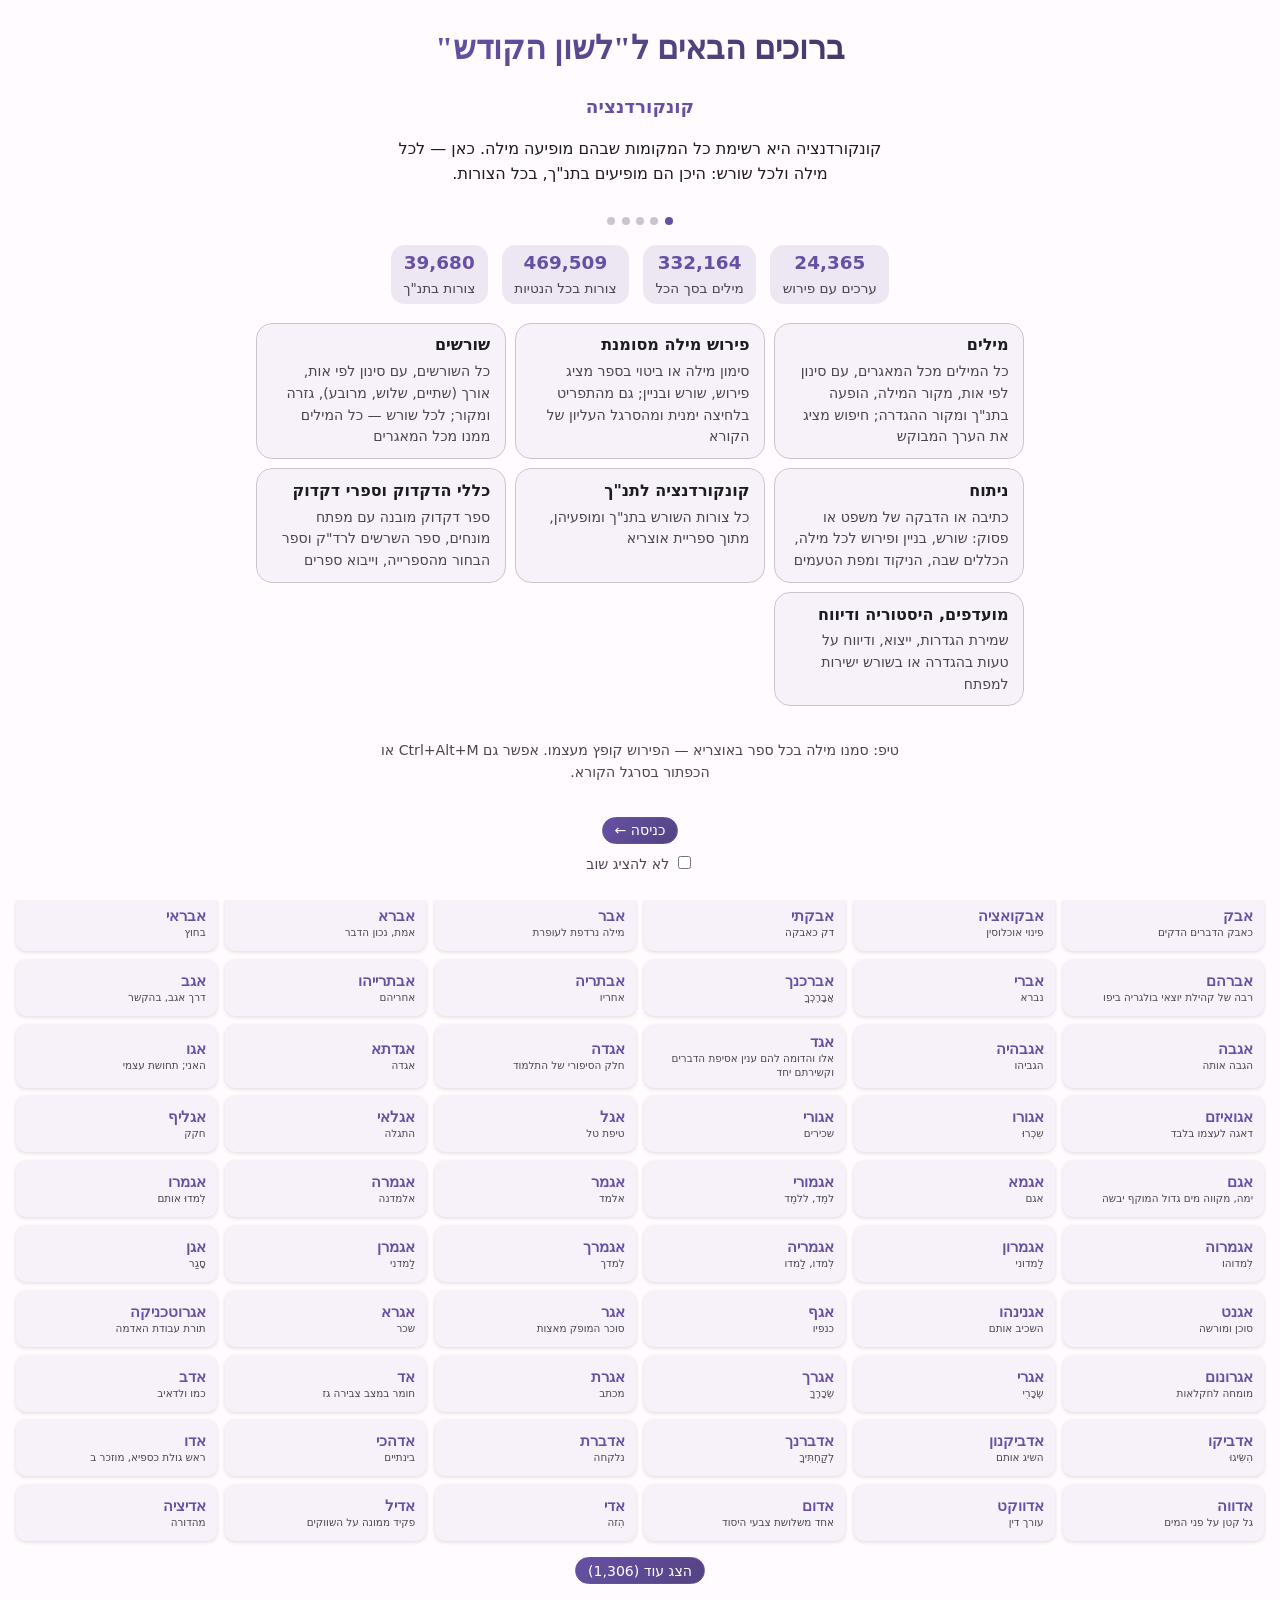
==== commit cd931b7f: "2.6.0: לועזיות בעיצוב המילים עם סינון ופירוש, שפת מקור ובלי שורש ללועזיות ולשמות, נרדפות מובנות ומהס" ====
--- a/index.html
+++ b/index.html
@@ -3,7 +3,7 @@
 <body><div id="app">
  <header><div class="search"><input id="q" type="text" placeholder="הקלידו מילה, ראשי תיבות או שורש…" autocomplete="off" spellcheck="false" aria-label="חיפוש">
   <button id="clr" class="ic hid" aria-label="נקה">✕</button><div id="sug" class="sug hid" role="listbox"></div></div>
-  <nav id="modes"><button data-m="word" class="on">מילים</button><button data-m="root">שורשים</button><button data-m="nth">ניתוח</button><button data-m="syn">נרדפות</button><button data-m="fav">מועדפים</button><button data-m="rules">כללי הדקדוק</button><button data-m="books">ספרי דקדוק</button><button data-m="hist">היסטוריה</button><button data-m="set">הגדרות</button><button data-m="about" aria-label="אודות">אודות</button></nav></header>
+  <nav id="modes"><button data-m="word" class="on">מילים</button><button data-m="root">שורשים</button><button data-m="nth">ניתוח</button><button data-m="syn">נרדפות</button><button data-m="loaz">לועזיות</button><button data-m="fav">מועדפים</button><button data-m="rules">כללי הדקדוק</button><button data-m="books">ספרי דקדוק</button><button data-m="hist">היסטוריה</button><button data-m="set">הגדרות</button><button data-m="about" aria-label="אודות">אודות</button></nav></header>
  <main id="out"><p class="hint">סמנו מילה בספר, וההסבר יקפוץ אוטומטית. או חפשו כאן.</p></main>
 </div>
-<script src="data/dict.js"></script><script src="data/mh-index.js"></script><script src="data/roadmap.js"></script><script src="data/grammar.js"></script><script src="data/changelog.js"></script><script src="data/wikt.js"></script><script src="data/forms.js"></script><script src="data/hspell.js"></script><script src="data/hspell-1.js"></script><script src="data/hspell-2.js"></script><script src="data/hspell-3.js"></script><script src="data/hspell-4.js"></script><script src="data/hspell-5.js"></script><script src="data/hspell-6.js"></script><script src="data/milog.js"></script><script src="data/academy.js"></script><script src="shared/promo/achat-promo.js"></script><script src="js/icons.js"></script><script src="js/core.js"></script><script src="js/nakdan.js"></script><script src="js/app.js"></script><script src="js/ideas-a.js"></script><script src="js/ideas-b.js"></script><script src="js/audio.js"></script></body></html>
+<script src="data/dict.js"></script><script src="data/mh-index.js"></script><script src="data/roadmap.js"></script><script src="data/grammar.js"></script><script src="data/changelog.js"></script><script src="data/wikt.js"></script><script src="data/forms.js"></script><script src="data/hspell.js"></script><script src="data/hspell-1.js"></script><script src="data/hspell-2.js"></script><script src="data/hspell-3.js"></script><script src="data/hspell-4.js"></script><script src="data/hspell-5.js"></script><script src="data/hspell-6.js"></script><script src="data/milog.js"></script><script src="data/academy.js"></script><script src="data/loaz.js"></script><script src="data/loazdef.js"></script><script src="shared/promo/achat-promo.js"></script><script src="js/icons.js"></script><script src="js/core.js"></script><script src="js/nakdan.js"></script><script src="js/app.js"></script><script src="js/ideas-a.js"></script><script src="js/ideas-b.js"></script><script src="js/audio.js"></script></body></html>
--- a/css/style.css
+++ b/css/style.css
@@ -349,3 +349,8 @@
 .wfeat div{background:var(--color-surface-container-low);border:.0625em solid var(--color-outline-variant);border-radius:var(--radius-lg);padding:.6em .9em;animation:kkIn .35s ease both}
 .wfeat p{margin:.2em 0 0;font-size:.88em;color:var(--color-on-surface-variant)}
 .wtip{max-width:40em}
+.lzl{display:grid;grid-template-columns:repeat(auto-fill,minmax(13em,1fr));gap:.35em .8em;margin-top:.6em}.lzw{display:flex;align-items:center;gap:.4em}.lzw small{color:var(--color-on-surface-variant);font-size:.8em}
+/* 2.6.0: אריחים וכרטיסים בסגנון עינים למקרא — בלי מסגרת, הבלטה בצל */
+.tile,.card{border-color:transparent!important;box-shadow:0 .08em .3em var(--color-shadow)}
+.tile:hover{box-shadow:0 .5em 1.2em var(--color-shadow)}
+.tile.wide{grid-column:1/-1}.tile .lzlang{color:var(--color-primary);max-height:none}
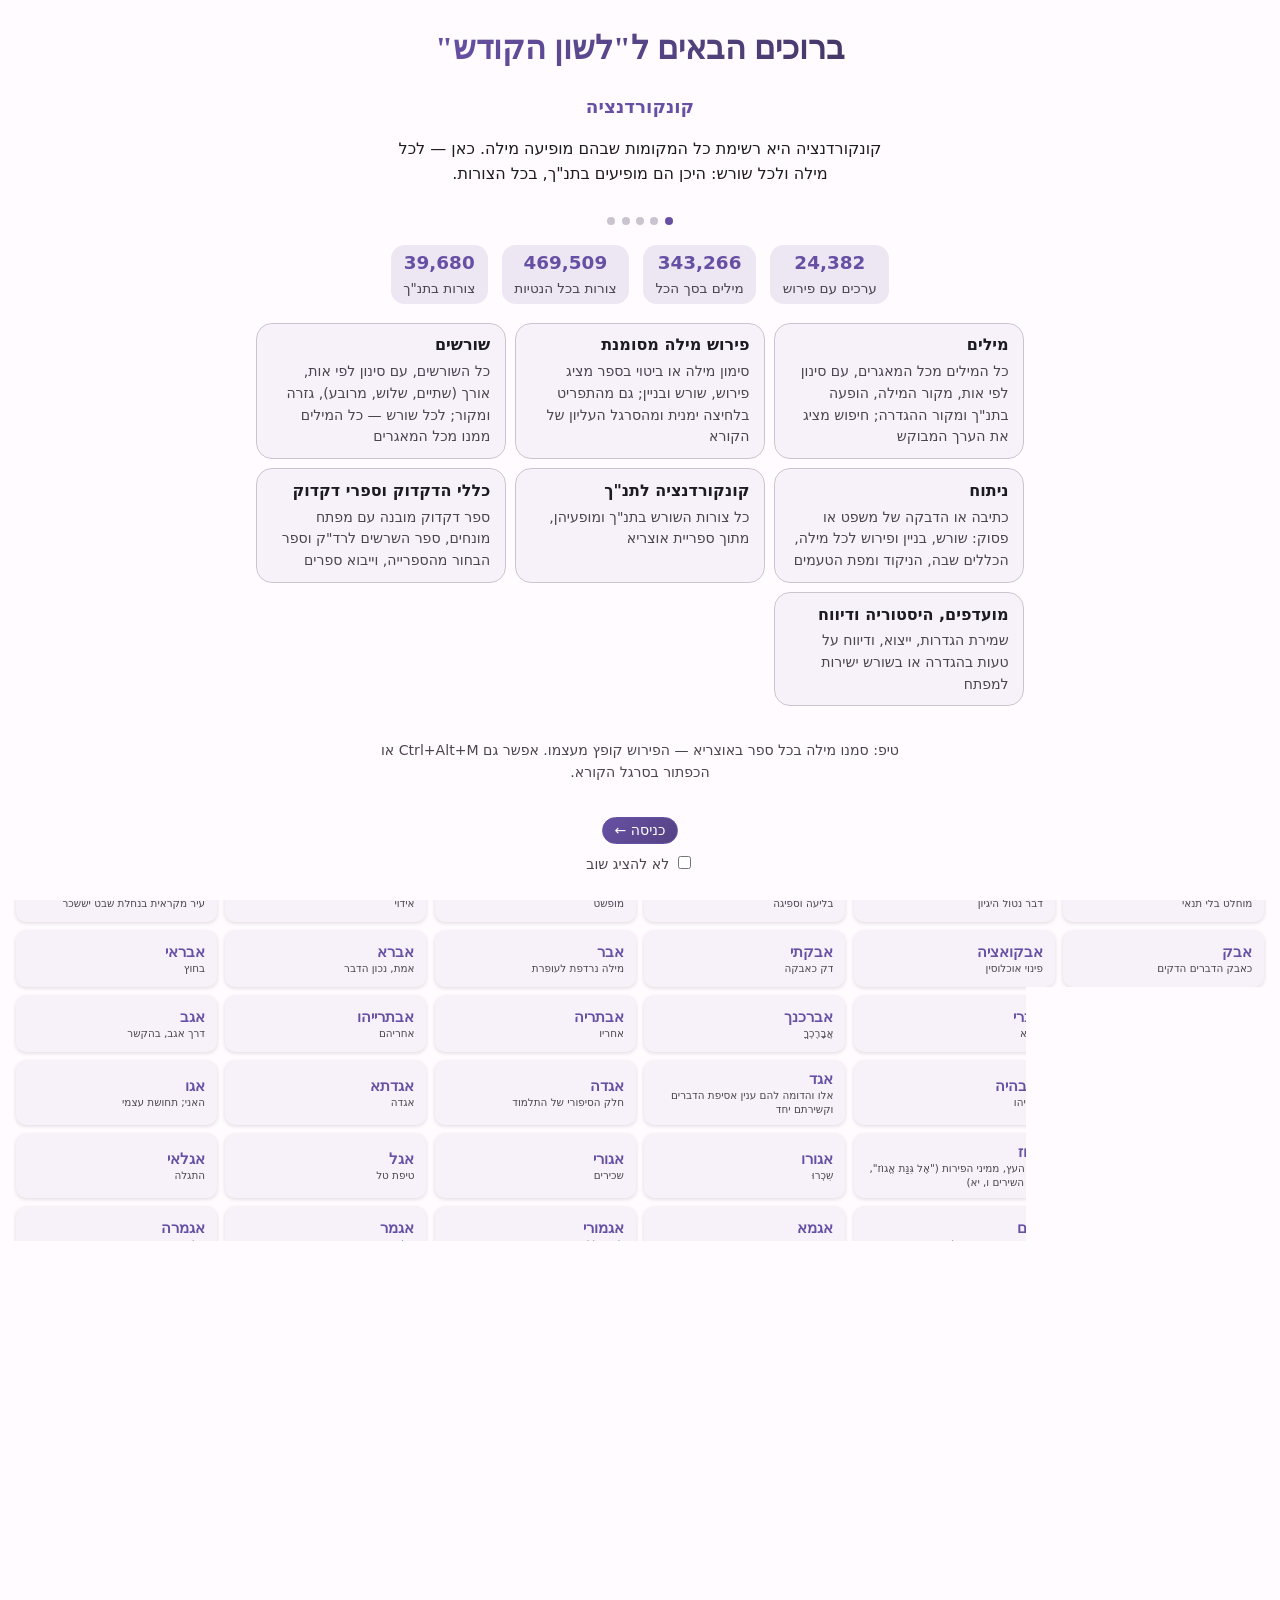
==== commit 8f5679f0: "לשון הקודש 3.1.0: הפיתוח מושהה; מה חדש; הסתרת כפתורים; #79–#86; לעזי רש"י ערכין; Hadabadra Co-Author" ====
--- a/index.html
+++ b/index.html
@@ -6,4 +6,5 @@
   <nav id="modes"><button data-m="word" class="on">מילים</button><button data-m="root">שורשים</button><button data-m="nth">ניתוח</button><button data-m="syn">נרדפות</button><button data-m="loaz">לועזיות</button><button data-m="fav">מועדפים</button><button data-m="rules">כללי הדקדוק</button><button data-m="books">ספרי דקדוק</button><button data-m="hist">היסטוריה</button><button data-m="set">הגדרות</button><button data-m="about" aria-label="אודות">אודות</button></nav></header>
  <main id="out"><p class="hint">סמנו מילה בספר, וההסבר יקפוץ אוטומטית. או חפשו כאן.</p></main>
 </div>
-<script src="data/dict.js"></script><script src="data/mh-index.js"></script><script src="data/roadmap.js"></script><script src="data/grammar.js"></script><script src="data/changelog.js"></script><script src="data/wikt.js"></script><script src="data/forms.js"></script><script src="data/hspell.js"></script><script src="data/hspell-1.js"></script><script src="data/hspell-2.js"></script><script src="data/hspell-3.js"></script><script src="data/hspell-4.js"></script><script src="data/hspell-5.js"></script><script src="data/hspell-6.js"></script><script src="data/milog.js"></script><script src="data/academy.js"></script><script src="data/loaz.js"></script><script src="data/loazdef.js"></script><script src="shared/promo/achat-promo.js"></script><script src="js/icons.js"></script><script src="js/core.js"></script><script src="js/nakdan.js"></script><script src="js/app.js"></script><script src="js/ideas-a.js"></script><script src="js/ideas-b.js"></script><script src="js/audio.js"></script></body></html>
+<script src="data/dict.js"></script><script src="data/mh-index.js"></script><script src="data/roadmap.js"></script><script src="data/grammar.js"></script><script src="data/changelog.js"></script><script src="data/wikt.js"></script><script src="data/forms.js"></script><script src="data/hspell.js"></script><script src="data/hspell-1.js"></script><script src="data/hspell-2.js"></script><script src="data/hspell-3.js"></script><script src="data/hspell-4.js"></script><script src="data/hspell-5.js"></script><script src="data/hspell-6.js"></script><script src="data/milog.js"></script><script src="data/academy.js"></script><script src="data/loaz.js"></script><script src="data/loazdef.js"></script><script src="shared/promo/achat-promo.js"></script><script src="js/icons.js"></script><script src="js/core.js"></script><script src="js/nakdan.js"></script><script src="js/app.js"></script><script src="js/ideas-a.js"></script><script src="js/ideas-b.js"></script><script src="js/audio.js"></script><script src="js/hb-final.js"></script><script src="js/hb-final-data.js"></script><script>window.HBFinal&&HBFinal.init(window.HB_FINAL_DATA,{mount:"#out .set"});</script>
+</body></html>
--- a/css/style.css
+++ b/css/style.css
@@ -354,3 +354,50 @@
 .tile,.card{border-color:transparent!important;box-shadow:0 .08em .3em var(--color-shadow)}
 .tile:hover{box-shadow:0 .5em 1.2em var(--color-shadow)}
 .tile.wide{grid-column:1/-1}.tile .lzlang{color:var(--color-primary);max-height:none}
+/* 2.7.0 */
+.lzbadge{display:inline-block;margin:.2em 0 0;padding:.15em .8em;border-radius:var(--radius-pill);background:var(--color-primary-subtle);color:var(--color-primary);font-size:.85em}
+.synwrap{display:block}.synwrap.pvon{display:grid;grid-template-columns:minmax(0,1fr) minmax(0,1fr);gap:1em;align-items:start}
+.tiles.one{grid-template-columns:1fr}.tiles.one .tile small{white-space:normal;text-align:start}
+.synpv{position:sticky;top:.5em;max-height:80vh;overflow:auto;padding:1em;border-radius:var(--radius-md,.8em);background:var(--color-surface);box-shadow:0 .15em .7em var(--color-shadow)}
+.synpv:empty{display:none}.pvhead{display:flex;justify-content:space-between;align-items:center}.pvtxt{line-height:1.8}
+.welc.out{opacity:0;transition:opacity .4s}
+@media (max-width:700px){.synwrap.pvon{grid-template-columns:1fr}}
+/* 2.8.0 (#52): נרדפות — אריחים צרים, תצוגה מקדימה צמודה בגלילה; (#54) כפתורי הערך כאליפסות כמו תגית השפה */
+.synwrap.pvon{grid-template-columns:minmax(0,.75fr) minmax(0,1.25fr)}
+.synwrap .tiles.one .tile{padding:.4em .7em}.synwrap .tiles.one .tile small{max-height:3.9em;font-size:.82em}
+section.card:has(.synwrap){overflow:visible}
+.synpv{position:sticky;top:.5em;max-height:calc(100vh - 1.5em)}
+.synpv .hero h2{margin:.2em 0}.synpv h4{margin:.8em 0 .3em;color:var(--color-on-surface-variant)}
+#out.entryv .chip:not(.pri):not(.zero){border-color:transparent;background:var(--color-primary-subtle);color:var(--color-primary)}
+#out.entryv .chip:not(.pri):not(.zero):hover{background:color-mix(in srgb,var(--color-primary-subtle) 70%,var(--color-primary))}
+/* ===== 2.9.0: עיצוב אחיד — מקור יחיד לכל האריחים והכפתורים בתוסף. לשינוי המראה משנים רק את האסימונים כאן ===== */
+:root{--kk-tile-bg:var(--color-surface-container-low);--kk-tile-radius:var(--radius-md);--kk-tile-pad:.6em .8em;--kk-tile-sh:0 .08em .35em var(--color-shadow);--kk-tile-sh-hover:0 .5em 1.2em var(--color-shadow);
+  --kk-btn-bg:var(--color-primary-subtle);--kk-btn-fg:var(--color-primary);--kk-btn-radius:var(--radius-pill)}
+.tile,a.res,.sense,.ltile,section.card,.synpv{background:var(--kk-tile-bg);border:1px solid transparent!important;border-radius:var(--kk-tile-radius);box-shadow:var(--kk-tile-sh);transition:transform .2s,box-shadow .2s}
+.tile,a.res,.ltile{padding:var(--kk-tile-pad)}
+.tile:hover,a.res:hover,.sense:hover,.ltile:hover{transform:translateY(-.12em);box-shadow:var(--kk-tile-sh-hover)}
+.sense.best{background:linear-gradient(160deg,var(--color-primary-subtle),var(--kk-tile-bg))}
+a.res b{color:var(--color-primary)}
+.chip{border-radius:var(--kk-btn-radius)}
+.chip:not(.pri):not(.zero):not(.bad){border-color:transparent;background:var(--kk-btn-bg);color:var(--kk-btn-fg)}
+.chip:not(.pri):not(.zero):not(.bad):hover{background:color-mix(in srgb,var(--kk-btn-bg) 70%,var(--color-primary))}
+.az .chip:not(.pri){background:transparent;color:var(--color-on-surface)}
+.ftoggle,#modes button{border-radius:var(--kk-btn-radius)}
+.ghelp{margin:0 0 .5em}.ghelp .chip{font-size:.8em}
+.mrow{display:flex;gap:.6em;align-items:flex-start;margin:.35em 0}.mlab{min-width:7.5em;font-size:.82em;color:var(--color-on-surface-variant);padding-top:.35em}
+.synbooks{display:grid;gap:.9em}.synbook h4{margin:.2em 0 .45em;color:var(--color-primary)}.synbook h4 small{color:var(--color-on-surface-variant);font-weight:400}
+.tiles.syn{grid-template-columns:repeat(auto-fill,minmax(16em,1fr))}.tiles.syn .tile small{max-height:5.4em;white-space:normal;font-size:.84em;line-height:1.5}
+.synwrap.pvon .tiles.syn{grid-template-columns:1fr}
+/* 2.9.1: נרדפות — ספרים ונרדפים כאריחים ברשת */
+.tile.static{cursor:default;display:flex;flex-direction:column;gap:.35em}.tile.static:hover{transform:none}.tile.static small{max-height:none}
+.tiles.bk3{grid-template-columns:repeat(auto-fill,minmax(15em,1fr))}
+.synbooks>p.note{margin:.2em 0}
+.allhead{display:flex;flex-wrap:wrap;align-items:center;gap:.5em}
+.sense.bio{max-width:none}.sense.bio .mrow{font-size:.92em}
+
+/* 3.0.0 (#65): סרגל החיפוש בספר נשאר למעלה בגלילה; #73 ניקוד בלבד */
+#out>.reader{animation:none}
+.reader .rbar{position:sticky;top:var(--hdr,6.5em)}
+section.card:has(.reader),#out:has(.reader){overflow:visible}
+#nthnk textarea{width:100%;box-sizing:border-box;font:inherit;font-family:var(--font-main);font-size:1.15em;line-height:1.8;padding:.5em;border-radius:var(--radius-md);border:1px solid var(--color-outline-variant);background:var(--color-surface);color:var(--color-on-surface)}
+.sbody .lnk{border:0;background:none;padding:0;color:var(--color-primary);text-decoration:underline;cursor:pointer;font:inherit}
--- a/shared/promo/achat-promo.css
+++ b/shared/promo/achat-promo.css
@@ -22,3 +22,9 @@
 .ap-set{display:flex;justify-content:space-between;align-items:center;gap:1em;cursor:pointer}
 .ap-set small{display:block;font-size:.82em;color:var(--color-on-surface-variant)}
 @media (prefers-reduced-motion:reduce){.ap-pop,.ap-pop.ap-out{animation:none}}
+
+/* 1.1.0 */
+.ap-by{margin:.1em 0 0;font-size:.8em;color:var(--color-on-surface-variant)}
+
+/* 1.2.0 */
+.ap-happy { margin: .3em 0; font-weight: 700; color: var(--color-primary); }
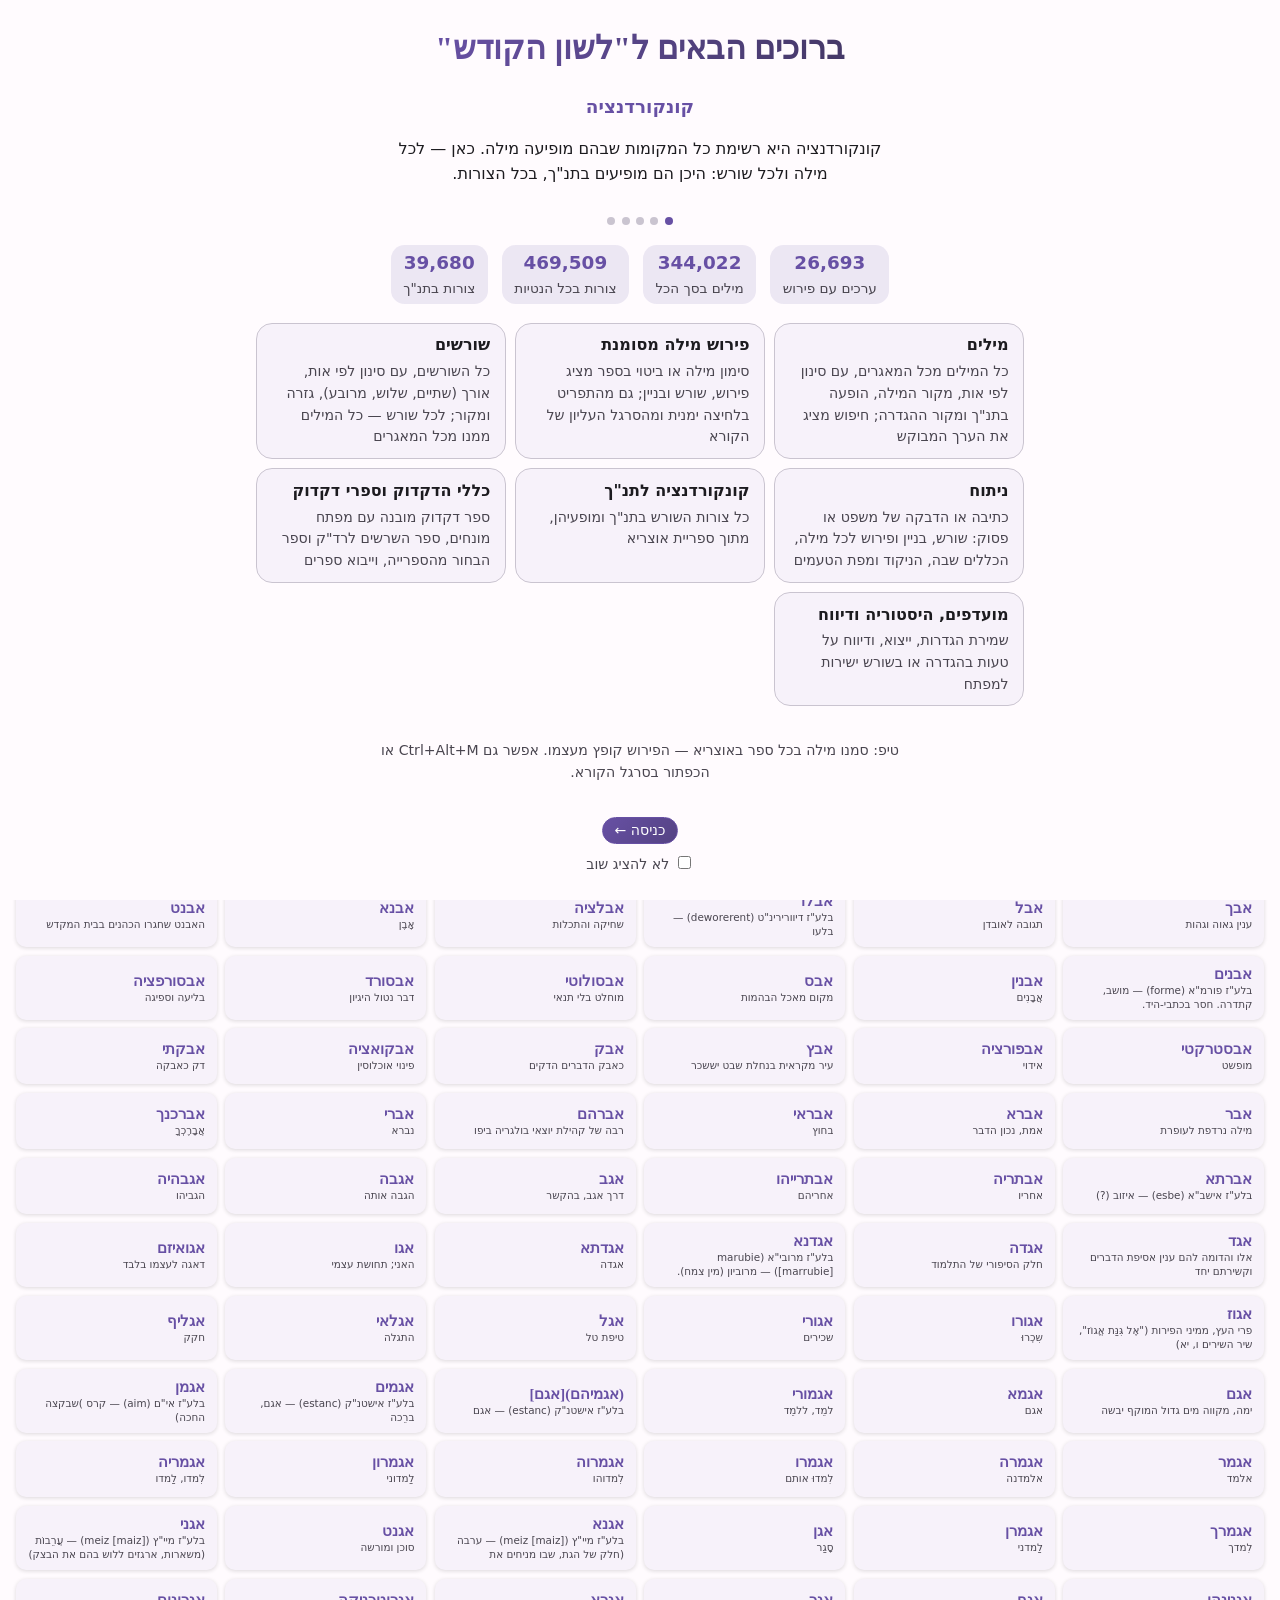
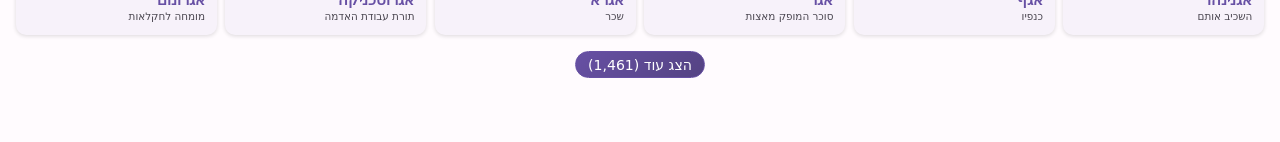
==== commit 79211fe6: "לשון הקודש 4.0.0: אוצר לעזי רש"י המלא, מתגי גלולה לכפתורים בהגדרות, קישורים קצרים ביומן, בלי תאריך ח" ====
--- a/index.html
+++ b/index.html
@@ -6,5 +6,5 @@
   <nav id="modes"><button data-m="word" class="on">מילים</button><button data-m="root">שורשים</button><button data-m="nth">ניתוח</button><button data-m="syn">נרדפות</button><button data-m="loaz">לועזיות</button><button data-m="fav">מועדפים</button><button data-m="rules">כללי הדקדוק</button><button data-m="books">ספרי דקדוק</button><button data-m="hist">היסטוריה</button><button data-m="set">הגדרות</button><button data-m="about" aria-label="אודות">אודות</button></nav></header>
  <main id="out"><p class="hint">סמנו מילה בספר, וההסבר יקפוץ אוטומטית. או חפשו כאן.</p></main>
 </div>
-<script src="data/dict.js"></script><script src="data/mh-index.js"></script><script src="data/roadmap.js"></script><script src="data/grammar.js"></script><script src="data/changelog.js"></script><script src="data/wikt.js"></script><script src="data/forms.js"></script><script src="data/hspell.js"></script><script src="data/hspell-1.js"></script><script src="data/hspell-2.js"></script><script src="data/hspell-3.js"></script><script src="data/hspell-4.js"></script><script src="data/hspell-5.js"></script><script src="data/hspell-6.js"></script><script src="data/milog.js"></script><script src="data/academy.js"></script><script src="data/loaz.js"></script><script src="data/loazdef.js"></script><script src="shared/promo/achat-promo.js"></script><script src="js/icons.js"></script><script src="js/core.js"></script><script src="js/nakdan.js"></script><script src="js/app.js"></script><script src="js/ideas-a.js"></script><script src="js/ideas-b.js"></script><script src="js/audio.js"></script><script src="js/hb-final.js"></script><script src="js/hb-final-data.js"></script><script>window.HBFinal&&HBFinal.init(window.HB_FINAL_DATA,{mount:"#out .set"});</script>
+<script src="data/dict.js"></script><script src="data/mh-index.js"></script><script src="data/roadmap.js"></script><script src="data/grammar.js"></script><script src="data/changelog.js"></script><script src="data/wikt.js"></script><script src="data/forms.js"></script><script src="data/hspell.js"></script><script src="data/hspell-1.js"></script><script src="data/hspell-2.js"></script><script src="data/hspell-3.js"></script><script src="data/hspell-4.js"></script><script src="data/hspell-5.js"></script><script src="data/hspell-6.js"></script><script src="data/milog.js"></script><script src="data/academy.js"></script><script src="data/loaz.js"></script><script src="data/loazdef.js"></script><script src="data/laaz.js"></script><script src="shared/promo/achat-promo.js"></script><script src="js/icons.js"></script><script src="js/core.js"></script><script src="js/nakdan.js"></script><script src="js/app.js"></script><script src="js/ideas-a.js"></script><script src="js/ideas-b.js"></script><script src="js/audio.js"></script><script src="js/hb-final.js"></script><script src="js/hb-final-data.js"></script><script>window.HBFinal&&HBFinal.init(window.HB_FINAL_DATA,{mount:"#out .set"});</script>
 </body></html>
